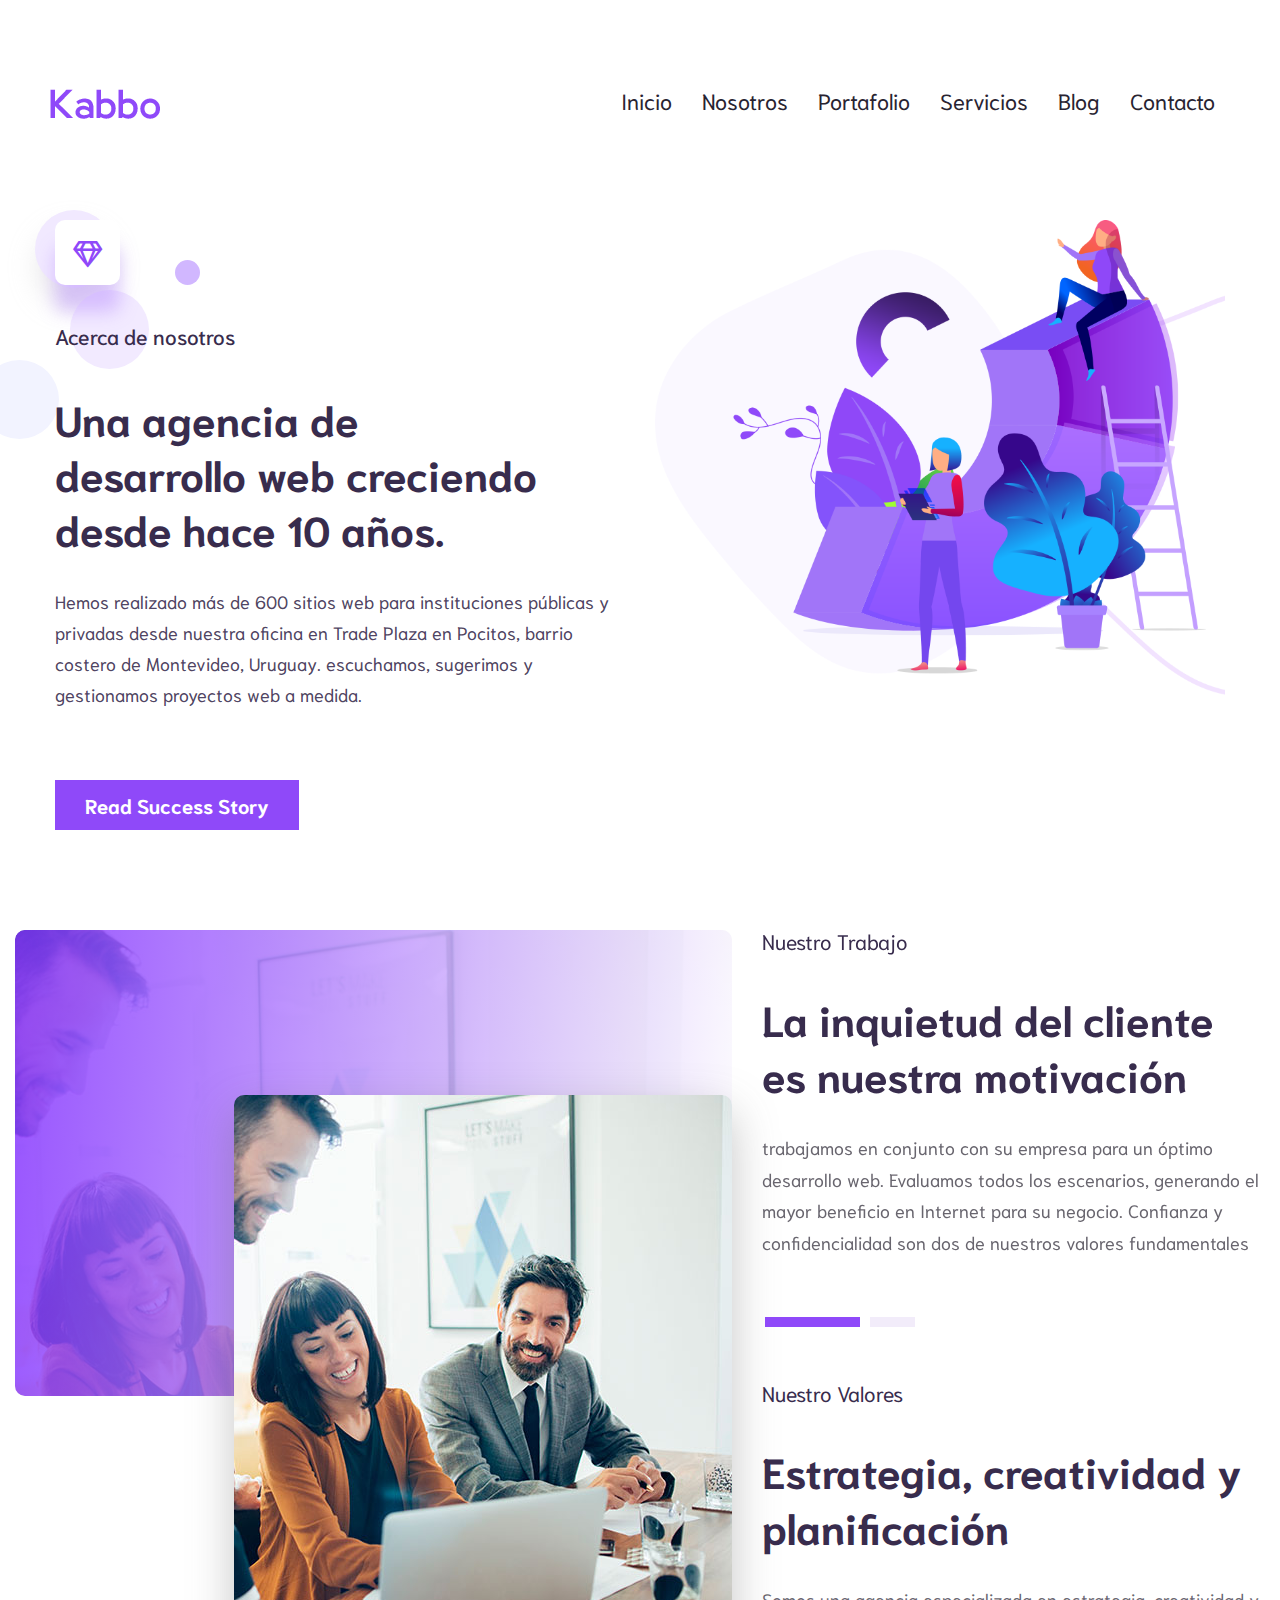
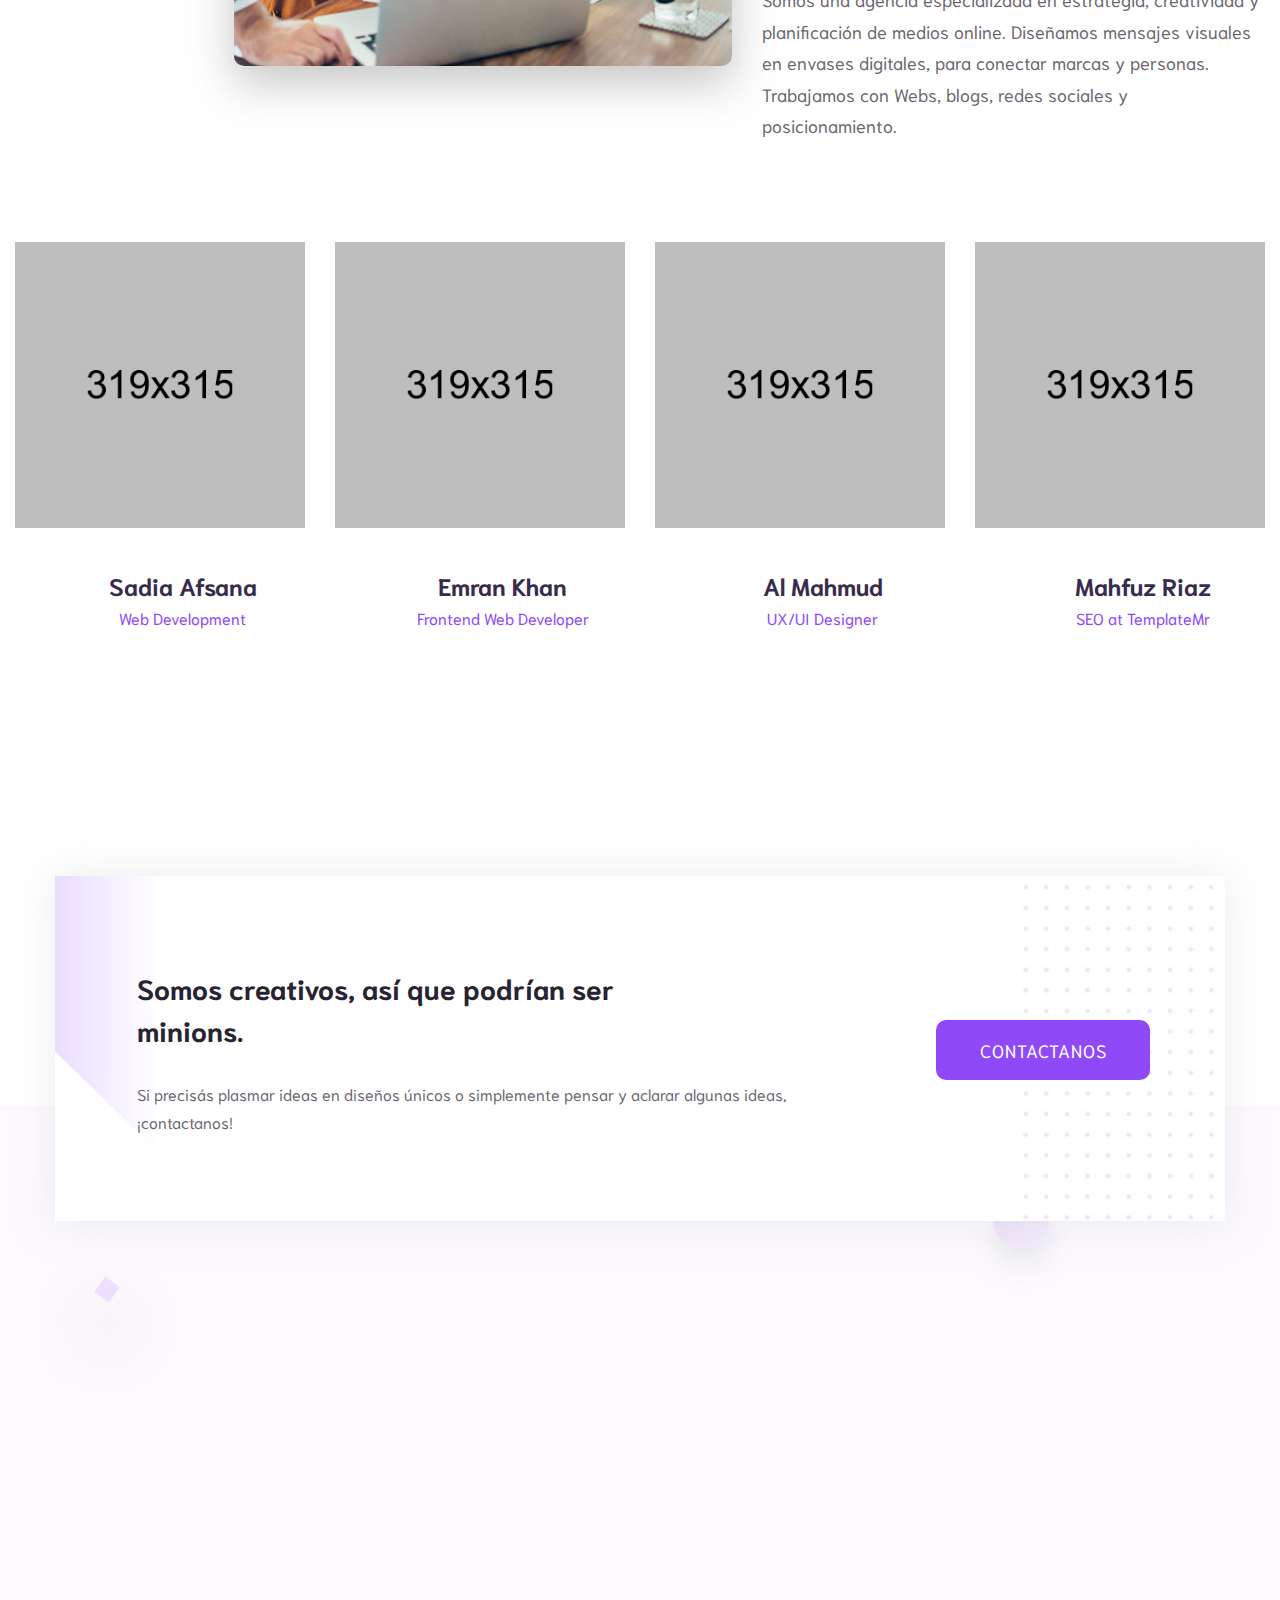
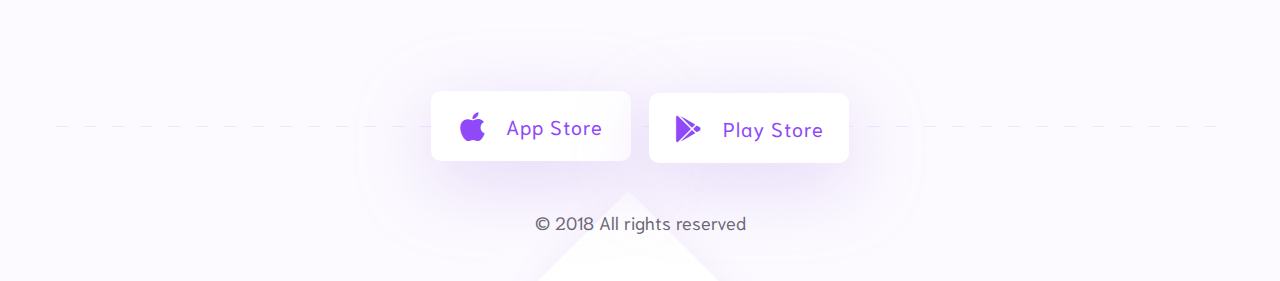
==== about.html @ ad4523c9 "primer commit" ====
<!DOCTYPE html>
<html lang="en">
<head>
    <meta charset="utf-8">
    <meta http-equiv="X-UA-Compatible" content="IE=edge">
    <meta name="viewport" content="width=device-width, initial-scale=1">

    <link rel="icon" href="images/favicon.png" type="image/x-icon" />
    <!-- Theme tittle -->
    <title>Kabbo - Creative Digital Agency &amp; Multipurpose HTML Template</title> 
    
    <!-- Theme style CSS -->       
    <link href="css/style.css" rel="stylesheet"> 

    <!-- HTML5 shim and Respond.js for IE8 support of HTML5 elements and media queries -->
    <!-- WARNING: Respond.js doesn't work if you view the page via file:// -->
    <!--[if lt IE 9]>
    <script src="https://oss.maxcdn.com/html5shiv/3.7.3/html5shiv.min.js"></script>
    <script src="https://oss.maxcdn.com/respond/1.4.2/respond.min.js"></script>
    <![endif]-->
</head>
<body>
   
    <!-- Header Area -->
    <header class="main_header_area">   
        <div class="searchForm">
            <form action="#" class="row">
                <div class="input-group">
                    <span class="input-group-addon"><i class="flaticon-search"></i></span>
                    <input type="search" name="search" class="form-control" placeholder="Type & Hit Enter">
                    <span class="input-group-addon form_hide"><i class="flaticon-close"></i></span>
                </div>
            </form>
        </div>
        <nav class="navbar navbar-expand-lg"> 
            <a class="navbar-brand" href="index.html"><img src="images/logo.png" alt=""></a> 
            <!-- Small Divice Menu-->
            <button class="navbar-toggler" type="button" data-toggle="collapse" data-target=".navbar_supported"  aria-label="Toggle navigation"> 
                <i class="fa fa-bars" aria-hidden="true"></i>
            </button>
            <!-- Right Nav bar -->
            <!-- Right Nav bar -->
            <!-- Left Nav bar -->
            <div class="collapse navbar-collapse navbar_supported">
                <ul class="navbar-nav"> 
                    <li class="dropdown">
                        <a href="index.html">Inicio</a>
                    </li>
                    <li><a href="about.html">Nosotros</a></li>
                    <li class="dropdown">
                        <a href="portfolio-5.html">Portafolio</a>
                    </li>  
                    <li class="dropdown">
                        <a href="services.html">Servicios</a>
                    </li>    
                    <li class="dropdown">
                        <a href="blog.html">Blog</a>
                    </li> 
                    <li><a href="contact.html">Contacto</a></li>  
                </ul>   
            </div>
        </nav>   
    </header>
    <!-- Header Area -->  
  
    <!-- About the Agency Area -->  
    <section class="about_agency_area aaa_3">
       <div class="round_shap"></div>
        <div class="container">
            <div class="row">
                <div class="col-lg-6 agency_contant">
                    <div class="icons"><i class="far fa-gem"></i></div>
                    <h4>Acerca de nosotros</h4>
                    <h2>Una agencia de desarrollo web creciendo desde hace 10 años.</h2>
                    <p> Hemos realizado más de 600 sitios web para instituciones públicas y privadas desde nuestra oficina en Trade Plaza en Pocitos, barrio costero de Montevideo, Uruguay. escuchamos, sugerimos y gestionamos proyectos web a medida.</p>
                    <a href="#" class="theme_btn">Read Success Story</a>
                </div>
                <div class="col-lg-6">
                    <img src="images/about-agency-2.png" alt=""> 
                </div>
            </div>
        </div>
    </section>
    <!-- End About the Agency Area --> 
    
    <!-- Our Work Area --> 
    <section class="our_works_area">
        <div class="row">
            <div class="col-lg-7">
                <div class="work_img">
                   <div class="work_home_img">
                        <img src="images/work-1.jpg" alt="">
                   </div>
                    <img src="images/work-2.jpg" alt="" class="work_img_2">
                </div>
            </div>
            <div class="col-lg-5 work_contant">                 
                <div class="carousel slide work_slide" data-ride="carousel">
                    <div class="carousel-inner">
                        <div class="carousel-item active">
                            <h4>Nuestro Trabajo</h4>
                            <h2>La inquietud del cliente es nuestra motivación</h2>
                            <p>trabajamos en conjunto con su empresa para un óptimo desarrollo web. Evaluamos todos los escenarios, generando el mayor beneficio en Internet para su negocio. Confianza y confidencialidad son dos de nuestros valores fundamentales</p>
                        </div>
                        <div class="carousel-item"> 
                            <h4>Nuestro Trabajo</h4>
                            <h2>La originalidad es otro vector nuestro. Creamos soluciones originales</h2>
                            <p>Hacemos un seguimiento de cada paso que su proyecto necesite, mano a mano buscamos el mejor diseño web para el momento óptimo de su emprendimiento. Lo nuestro es garantizar que cada empresa navegue de forma confiable por Internet, trazando su propio rumbo.</p>
                        </div> 
                    </div>  
                    <ol class="carousel-indicators">
                        <li data-target=".work_slide" data-slide-to="0" class="active"></li>
                        <li data-target=".work_slide" data-slide-to="1"></li> 
                    </ol>
                </div> 
                
                <h4>Nuestro Valores</h4>
                <h2>Estrategia, creatividad y planificación</h2>
                <p>Somos una agencia especializada en estrategia, creatividad y planificación de medios online. Diseñamos mensajes visuales en envases digitales, para conectar marcas y personas. Trabajamos con Webs, blogs, redes sociales y posicionamiento.</p>
            </div>
        </div>
    </section>
    <!-- End Our Work Area --> 
    
    <!-- Team Area -->  
    <section class="team_area ta_3">
        <div class="row">
            <div class="col-lg-3 col-sm-6 team_items"> 
                <a href="#"><img src="images/team-1.png" alt=""></a>
                <a href="#" class="heding">Sadia Afsana<h6>Web Development</h6></a>
            </div>
            <div class="col-lg-3 col-sm-6 team_items">
                <a href="#"><img src="images/team-2.png" alt=""></a>
                <a href="#" class="heding">Emran Khan<h6>Frontend Web Developer</h6></a>
            </div>
            <div class="col-lg-3 col-sm-6 team_items">
                <a href="#"><img src="images/team-3.png" alt=""></a>
                <a href="#" class="heding">Al Mahmud<h6>UX/UI Designer</h6></a>
            </div>
            <div class="col-lg-3 col-sm-6 team_items">
                <a href="#"><img src="images/team-4.png" alt=""></a>
                <a href="#" class="heding">Mahfuz Riaz<h6>SEO at TemplateMr</h6></a>
            </div>
        </div>
    </section>
    <!-- End Team Area -->   
    
    <!-- Contact Us Area --> 
    <section class="contact_us">
        <div class="container">
            <div class="contact_inner">
                <h2>Somos creativos, así que podrían ser minions.</h2>
                <p>​Si precisás plasmar ideas en diseños únicos o simplemente pensar y aclarar algunas ideas, ¡contactanos!</p>
                <a href="contact.html" class="theme_btn">Contactanos</a>
            </div>
        </div>
    </section> 
    <!-- End Contact Us Area -->   
    
    <!-- Footer Area -->  
    <footer class="footer_area"> 
        <img src="images/footer-shap.png" alt="" class="shap">
        <div class="round_shap"></div>
        <div class="footer_inner row">   
            <div class="col-xl-3 col-lg-3 col-md-4 col-sm-6 footer_logo wow fadeIn">
                <a href="index.html"><img src="images/logo.png" alt=""></a> 
                <div class="language">
                    <h6>Language :</h6> 
                    <div class="language_select"> 
                        <select class="post_select">
                            <option>English (UK)</option>
                            <option>English (US)</option>
                            <option>Bangla (BN)</option> 
                        </select> 
                    </div>
                </div> 
                <ul class="footer_menu"> 
                    <li><a href="#">CAREERS</a></li>
                    <li><a href="contact.html">CONTACT</a></li>
                    <li><a href="#">PRIVACY</a></li>
                </ul>
                <ul class="footer_social"> 
                    <li><a href="#"><i class="fa fa-facebook"></i></a></li>
                    <li><a href="#"><i class="fa fa-linkedin"></i></a></li>
                    <li><a href="#"><i class="fa fa-dribbble"></i></a></li> 
                </ul>
            </div>
            <div class="footer_widget fw_1 col-xl-2 col-lg-3 col-md-3 col-sm-6 wow fadeIn" data-wow-delay="0.2s">
                <h4>Core Link</h4>
                <ul class="footer_nav"> 
                    <li><a href="#">Team Member</a></li>
                    <li><a href="#">Pricing plan</a></li> 
                    <li><a href="#">Google Map</a></li> 
                    <li><a href="#">Apps store</a></li> 
                    <li><a href="about.html">About Company</a></li> 
                </ul>
            </div>  
            <div class="footer_widget fw_2 col-xl-2 col-lg-3 col-md-3 col-sm-6 wow fadeIn" data-wow-delay="0.4s">
                <h4>Information</h4>
                <address>
                    113 momo Street, bd 721 <br>NY 20012
                    <a href="#" class="email">kabbohelp@gmail.com</a>
                    <a href="#" class="phone">+88 (0) 29292162</a>
                </address>
            </div>   
            <div class="footer_widget fw_3 col-xl-3 col-lg-3 col-md-4 col-sm-6 wow fadeIn" data-wow-delay="0.6s">
                <h4>Stay In  Loop</h4>
                <p>Subscribe to receive biweekly tips on creative automation and digital advertising!</p>
                <div class="input-group">
                    <input type="text" class="form-control" placeholder="What’s Your email">
                    <div class="input-group-append">
                        <span class="input-group-text"><i class="fas fa-caret-right"></i></span>
                    </div>
                </div>
            </div>   
            <div class="footer_widget fw_4 col-xl-2 col-lg-3 col-md-4 col-sm-6 wow fadeIn" data-wow-delay="0.8s">
                <h4>About Company</h4>
                <ul class="footer_nav">  
                    <li><a href="#">How it works</a></li>
                    <li><a href="#">Development </a></li>
                    <li><a href="#">Digital markeing </a></li>
                    <li><a href="services.html">Services</a></li>
                    <li><a href="#">Security</a></li> 
                </ul>
            </div>   
        </div> 
        <div class="container btn_container">
            <a href="#" class="theme_btn apple"><i class="fab fa-apple"></i>App Store</a>
            <a href="#" class="theme_btn"><i class="fab fa-google-play"></i>Play Store</a> 
        </div>
        <p class="copy_right">© 2018 All rights reserved</p>
    </footer>
    <!-- End Footer Area --> 
    
    <!-- Scroll Top Button -->
    <button class="scroll-top">
        <i class="fa fa-angle-double-up"></i>
    </button>
    
    <!-- Preloader -->  
	<div class="preloader"></div>
    
    <!-- jQuery v3.3.1 -->
    <script src="js/jquery-3.3.1.min.js"></script>    
    <!-- Bootstrap v4.0.0 -->
    <script src="js/popper.min.js"></script>
    <script src="js/bootstrap.min.js"></script>  
    <!-- Extra Plugin -->
    <script src="vendors/animate-css/wow.min.js"></script> 
    <script src="vendors/parallaxmouse/parallax.min.js"></script> 
    <script src="vendors/counterup/jquery.waypoints.min.js"></script> 
    <script src="vendors/counterup/jquery.counterup.min.js"></script>  
    <script src="vendors/parallaxmouse/jquery.jqlouds.min.js"></script>  
    <script src="vendors/bootstrap-selector/jquery.nice-select.min.js"></script>  
    <!-- Theme js / Custom js -->
    <script src="js/theme.js"></script> 
</body>
</html>
---- css/style.css ----
@charset "UTF-8";
/* ------------------------------------------------------
@File: Default Styles
@Author: Themazine.
@Developed By: Emran Khan
@Developer Email: fed.emran@gmail.com
@Developer URL: http://emran-khan.com

This file contains the styling for the actual theme, this
is the file you need to edit to change the look of the
theme.
------------------------------------------------------- */
/* ======================================================
@Template Name: Kabbo 
@Author: Themazine. 
@Default Styles

Table of Content: 
01/ Variables
02/ Prefix
03/ Animat 
04/ Header
05/ Banner
06/ Fantasy
07/ Countarup
08/ About
09/ Testimonial
10/ Protfoilo
11/ Blog
12/ Work
13/ Pricing
14/ Services
15/ From
16/ Shop 
17/ Footer 
18/ Responsive    
===================================================== */
/*----------------------------------------------------*/
/*font Variables*/
/*Color Variables*/
/* Button Style */
@import url(../css/bootstrap.min.css);
@import url("https://use.fontawesome.com/releases/v5.5.0/css/all.css");
@import url(../css/font-awesome.min.css);
@import url(../vendors/flat-icon/flaticon.css);
@import url(../vendors/animate-css/animate.css);
@import url(../vendors/magnify-popup/magnific-popup.css);
@import url(../vendors/owl-carousel/owl.carousel.min.css);
@import url(../vendors/bootstrap-selector/nice-select.css);
@import url(../vendors/jquery-ui/jquery-ui.min.css);
@import url("https://fonts.googleapis.com/css?family=Niramit:400,500,600,700");
.theme_btn {
  color: #fff;
  text-align: center;
  font: 700 18px/60px "Niramit", sans-serif;
  display: inline-block;
  padding: 0 20px;
  background: #8f49f9;
  text-transform: uppercase;
  letter-spacing: 1px;
}
.theme_btn:hover, .theme_btn:focus {
  box-shadow: 0px 25px 42px 0px rgba(164, 109, 253, 0.35);
  color: #fff;
}

/* Preloader */
.preloader {
  position: fixed;
  left: 0px;
  top: 0px;
  width: 100%;
  height: 100%;
  z-index: 999999;
  background-color: #ffffff;
  background-position: center center;
  background-repeat: no-repeat;
  background-image: url("../images/preloader.png");
  animation: heartbeat 0.5s cubic-bezier(0.245, 0.325, 0.51, 1.305) infinite alternate;
}

/*----------------------------------------------------*/
/*Prefix Styles*/
body {
  font-family: "Niramit", sans-serif;
  /*Section Fix*/
  /*Ancore*/
}
body h1, body h2, body h3, body h4, body h5, body h6 {
  margin: 0;
}
body p {
  color: rgba(40, 35, 49, 0.702);
  margin: 0;
  font: 400 16px/28px "Niramit", sans-serif;
}
body ul {
  margin: 0;
  padding: 0;
}
body ul li {
  list-style: none;
}
body section.row, body header.row, body footer.row {
  margin: 0;
}
body #success {
  display: none;
}
body #error {
  display: none;
}
body iframe {
  border: none;
}
body i:before {
  margin-left: 0px !important;
}
body a, body .btn, body button {
  outline: none;
  transition: all 300ms linear 0s;
}
body a:before, body a:after, body .btn:before, body .btn:after, body button:before, body button:after {
  transition: all 300ms linear 0s;
}
body a:focus, body a:hover, body .btn:focus, body .btn:hover, body button:focus, body button:hover {
  outline: none;
  text-decoration: none;
  transition: all 300ms linear 0s;
}

#parallax {
  overflow: hidden;
  display: block;
}

/* post_select */
.post_select {
  position: relative;
  background: #fff;
  border: 0;
  box-shadow: none;
  outline: none;
  font: 400 16px/40px "Niramit", sans-serif;
  padding: 0 30px;
  height: auto;
  border-radius: 0;
  color: rgba(0, 0, 0, 0.6);
  min-width: 150px;
  background-color: transparent;
}
.post_select:after {
  display: none;
}
.post_select:before {
  content: "";
  position: absolute;
  top: 0;
  right: 20px;
  font: normal normal normal 18px/40px FontAwesome;
  color: #6b6b6b;
}
.post_select .list {
  width: 100%;
  border-radius: 0;
  margin: 0;
  border: 0;
  box-shadow: none;
  outline: none;
  box-shadow: 1px 0px 7px 0px rgba(22, 43, 70, 0.1);
}
.post_select .list li {
  border-bottom: 1px solid rgba(0, 0, 0, 0.05);
  color: #282331;
}

/*----------------------------------------------------*/
/* Move frame*/
@keyframes moveRound {
  0% {
    background-color: #eee3ff;
    left: -24px;
    top: 0px;
  }

  25% {
    background-color: #feddfc;
    left: 100px;
    top: 0px;
  }

  50% {
    background-color: #efe4ff;
    left: 100px;
    top: 100px;
  }

  75% {
    background-color: #e2fcf4;
    left: -24px;
    top: 200px;
  }

  100% {
    background-color: #eee3ff;
    left: -24px;
    top: 0px;
  }
}
@-webkit-keyframes moveRound {
  0% {
    background-color: #eee3ff;
    left: -24px;
    top: 0px;
  }

  25% {
    background-color: #feddfc;
    left: 100px;
    top: 0px;
  }

  50% {
    background-color: #efe4ff;
    left: 100px;
    top: 200px;
  }

  75% {
    background-color: #e2fcf4;
    left: -24px;
    top: 100px;
  }

  100% {
    background-color: #eee3ff;
    left: -24px;
    top: 0px;
  }
}
@keyframes moveShap {
  0% {
    left: 0px;
    top: 0px;
  }

  25% {
    left: 100px;
    top: 0px;
  }

  50% {
    left: 100px;
    top: 100px;
  }

  75% {
    left: 0px;
    top: 200px;
  }

  100% {
    left: 0px;
    top: 0px;
  }
}
@keyframes moveShap2 {
  0% {
    right: 230px;
    top: 85px;
  }

  25% {
    right: 100px;
    top: 85px;
  }

  50% {
    right: 100px;
    top: 100px;
  }

  75% {
    right: 230px;
    top: 200px;
  }

  100% {
    right: 220px;
    top: 100px;
  }
}
/* Move frame*/
/* Heartbeat frame*/
@-webkit-keyframes heartbeat {
  to {
    -webkit-transform: scale(1.2);
    transform: scale(1.2);
  }
}
@keyframes heartbeat {
  to {
    -webkit-transform: scale(1.2);
    transform: scale(1.2);
  }
}
/* Rotation frame*/
@keyframes rotation {
  to {
    transform: rotate(360deg);
  }
}
/* Bottom to Top key frame*/
@-webkit-keyframes BottomToTop {
  49% {
    -webkit-transform: translateY(-100%);
  }

  50% {
    opacity: 0;
    -webkit-transform: translateY(100%);
  }

  51% {
    opacity: 1;
  }
}
@-moz-keyframes BottomToTop {
  49% {
    -moz-transform: translateY(-100%);
  }

  50% {
    opacity: 0;
    -moz-transform: translateY(100%);
  }

  51% {
    opacity: 1;
  }
}
@keyframes BottomToTop {
  49% {
    transform: translateY(-100%);
  }

  50% {
    opacity: 0;
    transform: translateY(100%);
  }

  51% {
    opacity: 1;
  }
}
/* DoublePulse */
@-webkit-keyframes doublePulse {
  0% {
    -webkit-transform: scale(0.6);
    transform: scale(0.6);
    opacity: 1;
  }

  100% {
    -webkit-transform: scale(1);
    transform: scale(1);
    opacity: 0;
  }
}
@keyframes doublePulse {
  0% {
    -webkit-transform: scale(0.6);
    transform: scale(0.6);
    opacity: 1;
  }

  100% {
    -webkit-transform: scale(1);
    transform: scale(1);
    opacity: 0;
  }
}
/*----------------------------------------------------*/
/* Min header area */
.main_header_area {
  display: block;
  width: 100%;
  z-index: 9999;
  position: absolute;
  padding: 75px 200px 0;
}
.main_header_area .navbar {
  padding: 0;
  width: 100%;
  display: inline-block;
}
.main_header_area .navbar .navbar-brand {
  line-height: 50px;
  padding: 0;
}
.main_header_area .navbar .navbar_supported {
  float: right;
}
.main_header_area .navbar .navbar_supported ul {
  width: 100%;
}
.main_header_area .navbar .navbar_supported ul li a {
  margin: 0 23px;
  padding: 0;
  color: #282331;
  font: 400 22px/50px "Niramit", sans-serif;
  position: relative;
  display: block;
  z-index: 1;
}
.main_header_area .navbar .navbar_supported ul li a:after {
  content: '';
  position: absolute;
  left: 0;
  width: 0%;
  background: url("../images/menu-shap.png") no-repeat;
  height: 13px;
  bottom: 0;
  border: 0;
  margin: 0;
}
.main_header_area .navbar .navbar_supported ul li a:hover, .main_header_area .navbar .navbar_supported ul li a:focus, .main_header_area .navbar .navbar_supported ul li a.active {
  color: #8f49f9;
}
.main_header_area .navbar .navbar_supported ul li a:hover:after, .main_header_area .navbar .navbar_supported ul li a:focus:after, .main_header_area .navbar .navbar_supported ul li a.active:after {
  width: 100%;
}
.main_header_area .navbar .navbar_supported ul li.dropdown {
  position: relative;
}
.main_header_area .navbar .navbar_supported ul li.dropdown .dropdown-menu {
  margin: 0;
  padding: 10px 0;
  border-radius: 10px;
  box-shadow: 0px 0px 18px 0px rgba(222, 222, 222, 0.75);
  /* Sub dropdown */
}
.main_header_area .navbar .navbar_supported ul li.dropdown .dropdown-menu:before {
  content: "\f0d8";
  font: normal normal normal 30px/1 FontAwesome;
  position: absolute;
  top: -17px;
  left: 25px;
  color: #fff;
}
@media (min-width: 991px) {
  .main_header_area .navbar .navbar_supported ul li.dropdown .dropdown-menu {
    position: absolute;
    top: 100%;
    left: -40px;
    min-width: 240px;
    background-color: #fff;
    opacity: 0;
    transition: all 300ms ease-in;
    visibility: hidden;
    display: block;
    border: none;
  }
}
.main_header_area .navbar .navbar_supported ul li.dropdown .dropdown-menu a {
  background-color: transparent;
  font: 400 18px/40px "Niramit", sans-serif;
  color: rgba(40, 35, 49, 0.702);
  margin: 0;
  display: block;
  padding: 0 25px;
  position: relative;
  cursor: pointer;
}
.main_header_area .navbar .navbar_supported ul li.dropdown .dropdown-menu a:after {
  display: none;
}
.main_header_area .navbar .navbar_supported ul li.dropdown .dropdown-menu a:before {
  content: "";
  position: absolute;
  left: 16px;
  top: 18px;
  border: 0;
  width: 5px;
  height: 5px;
  background: #ff8d68;
  border-radius: 50%;
  opacity: 0;
}
.main_header_area .navbar .navbar_supported ul li.dropdown .dropdown-menu a:hover, .main_header_area .navbar .navbar_supported ul li.dropdown .dropdown-menu a:focus, .main_header_area .navbar .navbar_supported ul li.dropdown .dropdown-menu a.active {
  color: #ff8d68;
  padding-left: 30px;
}
.main_header_area .navbar .navbar_supported ul li.dropdown .dropdown-menu a:hover:before, .main_header_area .navbar .navbar_supported ul li.dropdown .dropdown-menu a:focus:before, .main_header_area .navbar .navbar_supported ul li.dropdown .dropdown-menu a.active:before {
  opacity: 1;
}
.main_header_area .navbar .navbar_supported ul li.dropdown .dropdown-menu > .dropdown {
  position: relative;
}
.main_header_area .navbar .navbar_supported ul li.dropdown .dropdown-menu > .dropdown a:after {
  border: 0;
}
.main_header_area .navbar .navbar_supported ul li.dropdown .dropdown-menu > .dropdown:after {
  content: "\f105";
  position: absolute;
  top: 0;
  right: 20px;
  font: normal normal normal 15px/48px FontAwesome;
  color: #8f49f9;
}
.main_header_area .navbar .navbar_supported ul li.dropdown .dropdown-menu > .dropdown .dropdown-menu {
  display: block;
}
.main_header_area .navbar .navbar_supported ul li.dropdown .dropdown-menu > .dropdown .dropdown-menu:before {
  content: "\f0d9";
  font: normal normal normal 30px/1 FontAwesome;
  color: rgba(0, 0, 0, 0.05);
  top: 7px;
  left: -10px;
}
@media (min-width: 991px) {
  .main_header_area .navbar .navbar_supported ul li.dropdown .dropdown-menu > .dropdown .dropdown-menu {
    transform: translateZ(0);
    transform: scaleX(0);
    transform-origin: 0 50%;
    position: absolute;
    left: 100%;
    right: auto;
    width: auto;
    top: 0px;
  }
}
@media (min-width: 991px) {
  .main_header_area .navbar .navbar_supported ul li.dropdown .dropdown-menu > .dropdown:hover .dropdown-menu, .main_header_area .navbar .navbar_supported ul li.dropdown .dropdown-menu > .dropdown:focus .dropdown-menu {
    transform: scale(1, 1);
  }
}
@media (min-width: 991px) {
  .main_header_area .navbar .navbar_supported ul li.dropdown:hover .dropdown-menu, .main_header_area .navbar .navbar_supported ul li.dropdown:focus .dropdown-menu {
    left: 0px;
    visibility: visible;
    opacity: 1;
  }
}
.main_header_area .navbar .right_nav {
  float: right;
  padding-left: 20px;
}
.main_header_area .navbar .right_nav li {
  display: inline-block;
  float: left;
}
.main_header_area .navbar .right_nav li a {
  padding: 0;
  margin: 0 14px;
  color: #282331;
  font: 400 22px/50px "Niramit", sans-serif;
  position: relative;
  display: block;
}
.main_header_area .navbar .right_nav li a i:before {
  font-size: 26px;
  line-height: 50px;
}
.main_header_area .navbar .right_nav li a:hover, .main_header_area .navbar .right_nav li a:focus {
  color: #8f49f9;
}
.main_header_area .navbar .right_nav li .cart i:before {
  font-size: 34px;
  line-height: 1;
  position: relative;
  top: 5px;
}
.main_header_area .navbar .right_nav li .cart:after {
  display: none;
}
.main_header_area .navbar .right_nav li .cart:before {
  content: "2";
  width: 22px;
  position: absolute;
  right: -5px;
  top: 0;
  line-height: 22px;
  border-radius: 50%;
  background: #8f49f9;
  color: #fff;
  font-size: 14px;
  text-align: center;
  display: block;
  z-index: 1;
}
.main_header_area .navbar .right_nav li.dropdown {
  position: relative;
}
.main_header_area .navbar .right_nav li.dropdown .dropdown-menu {
  margin: 0;
  padding: 30px;
  border-radius: 10px;
  box-shadow: 0px 0px 18px 0px rgba(222, 222, 222, 0.75);
}
.main_header_area .navbar .right_nav li.dropdown .dropdown-menu:before {
  content: "\f0d8";
  font: normal normal normal 30px/1 FontAwesome;
  position: absolute;
  top: -17px;
  left: 25px;
  color: #fff;
}
@media (min-width: 991px) {
  .main_header_area .navbar .right_nav li.dropdown .dropdown-menu {
    position: absolute;
    top: 100%;
    left: -40px;
    min-width: 240px;
    background-color: #fff;
    opacity: 0;
    transition: all 300ms ease-in;
    visibility: hidden;
    display: block;
    border: none;
  }
}
@media (min-width: 991px) {
  .main_header_area .navbar .right_nav li.dropdown:hover .dropdown-menu, .main_header_area .navbar .right_nav li.dropdown:focus .dropdown-menu {
    left: 0px;
    visibility: visible;
    opacity: 1;
  }
}
.main_header_area .navbar .right_nav li .theme_btn {
  min-width: 150px;
  line-height: 50px;
  margin-right: 0;
  margin-left: 15px;
  color: #fff;
  font-size: 18px;
  text-transform: inherit;
}
.main_header_area .navbar .right_nav li .theme_btn:hover, .main_header_area .navbar .right_nav li .theme_btn:focus {
  color: #fff;
}
.main_header_area .navbar .right_nav li .sign_in_2 {
  color: #b49ffa;
  background: transparent;
  border: 1px solid #ece7fe;
}
.main_header_area .navbar .right_nav li .sign_in_2:hover, .main_header_area .navbar .right_nav li .sign_in_2:focus {
  color: #fff;
  background: #8f49f9;
}
.main_header_area.navbar_fixed {
  position: fixed;
  width: 100%;
  top: -70px;
  left: 0;
  right: 0;
  z-index: 99999;
  padding: 5px 200px;
  background: #fff;
  box-shadow: 0px 0px 18px 0px rgba(222, 222, 222, 0.75);
  transform: translateY(70px);
  transition: transform 500ms ease, background 200ms ease;
}
.main_header_area.navbar_fixed .navbar .navbar_supported ul li a.theme_btn {
  margin-top: 2px !important;
}
.main_header_area .searchForm {
  height: 0;
  background: #fff;
  box-shadow: 0px 0px 18px 0px rgba(222, 222, 222, 0.75);
  overflow: hidden;
  transition: all 300ms linear 0s;
  position: absolute;
  top: 0;
  left: 0;
  right: 0;
  padding: 0 200px;
  z-index: 999999;
}
.main_header_area .searchForm .input-group-addon {
  border-radius: 0;
  border: none;
  font-size: 24px;
  padding: 0 40px;
  background: transparent;
  color: #282331;
  cursor: pointer;
  line-height: 70px;
}
.main_header_area .searchForm .input-group-addon i:before {
  font-size: 24px;
}
.main_header_area .searchForm .input-group-addon:hover, .main_header_area .searchForm .input-group-addon:focus {
  color: #8f49f9;
}
.main_header_area .searchForm .form-control {
  height: auto;
  padding: 0 15px;
  border-radius: 0;
  border: none;
  background: transparent;
  text-align: center;
  font: 400 18px/70px "Niramit", sans-serif;
}
.main_header_area .searchForm.show {
  height: 70px;
}

/*----------------------------------------------------*/
/* Banner_area */
.banner_area {
  background: url(../images/bannar-shap-3.png) no-repeat top right;
  display: block;
  overflow: hidden;
  position: relative;
  z-index: 1;
  padding: 350px 0 0;
}
.banner_area h2 {
  font: 600 62px/75px "Niramit", sans-serif;
  color: #282331;
  max-width: 800px;
}
.banner_area p {
  font: 400 21px/36px "Niramit", sans-serif;
  max-width: 650px;
  padding-top: 85px;
  padding-bottom: 115px;
}
.banner_area .theme_btn {
  min-width: 200px;
}
.banner_area .video_btn {
  color: #282331;
  background: #fff;
}
.banner_area .video_btn i {
  color: #e7e3f4;
  font-size: 25px;
  padding-left: 10px;
  position: relative;
  top: 1px;
}
.banner_area .video_btn:hover, .banner_area .video_btn:focus {
  background: #8f49f9;
  color: #fff;
}
.banner_area .bannar_img {
  position: absolute;
  right: 0;
  top: 260px;
  z-index: -1;
}
.banner_area .video_area {
  position: relative;
  bottom: 20px;
  float: right;
  margin-right: 120px;
  animation: heartbeat 0.5s cubic-bezier(0.245, 0.325, 0.51, 1.305) infinite alternate;
}
.banner_area .video_area i {
  color: #fff;
  font-size: 25px;
  position: absolute;
  top: 55px;
  left: 0;
  right: 0;
  text-align: center;
  display: block;
}
.banner_area .layer_1 {
  position: absolute !important;
  top: 380px !important;
  left: 0 !important;
  z-index: -1;
}
.banner_area .layer_2 {
  position: absolute !important;
  top: 180px !important;
  left: 370px !important;
  z-index: -1;
}

.ba_2 {
  padding-bottom: 80px;
}

/* End Banner Aea */
/* pages_banner */
.pages_banner {
  display: block;
  overflow: hidden;
  padding: 395px 0 240px;
  box-shadow: 0px 48px 62px 0px rgba(236, 234, 234, 0.35);
  background: #fff;
  z-index: 1;
  position: relative;
}
.pages_banner .bannar_img {
  position: absolute;
  right: 0;
  top: 203px;
  max-width: 100%;
  z-index: -1;
}
.pages_banner h2 {
  font: 600 62px/75px "Niramit", sans-serif;
  color: #282331;
  max-width: 640px;
}
.pages_banner p {
  font: 400 21px/36px "Niramit", sans-serif;
  max-width: 650px;
  padding-top: 25px;
}
.pages_banner .layer_1 {
  position: absolute !important;
  top: auto !important;
  left: 0 !important;
  bottom: 0;
  z-index: -1;
}
.pages_banner .layer_2 {
  position: absolute !important;
  top: 180px !important;
  left: 370px !important;
  z-index: -1;
}
.pages_banner .layer_3 {
  position: absolute;
  bottom: 0;
  margin-left: 100px;
  animation: heartbeat 0.5s cubic-bezier(0.245, 0.325, 0.51, 1.305) infinite alternate;
}

.pb_2 {
  box-shadow: none;
}

/* coming_soon */
.coming_soon {
  display: block;
  overflow: hidden;
  padding-bottom: 100px;
}
.coming_soon .countdown {
  background: url("../images/coundown-bg.png") no-repeat right;
  padding-right: 60px;
  display: inline-block;
}
.coming_soon .countdown .ds-element {
  display: inline-block;
  box-shadow: 0px 12px 23px 0px rgba(196, 194, 194, 0.35);
  width: 158px;
  border-radius: 10px;
  background: #fff;
  text-align: center;
  margin-right: 25px;
  margin-bottom: 20px;
  padding: 35px 0 25px;
}
.coming_soon .countdown .ds-element .ds-element-title {
  font: 400 21px/1 "Niramit", sans-serif;
  color: #382c4d;
}
.coming_soon .countdown .ds-element .ds-element-value {
  font: 700 50px/1 "Niramit", sans-serif;
  color: #8f49f9;
  padding-top: 27px;
}
.coming_soon .input-group {
  max-width: 910px;
  margin-top: 95px;
}
.coming_soon .input-group .form-control {
  box-shadow: 0px 22px 32px 0px rgba(201, 201, 201, 0.35);
  border: 0;
  border-radius: 0;
  font: 400 18px/80px "Niramit", sans-serif;
  color: rgba(40, 35, 49, 0.502);
  height: auto;
  outline: none;
  padding: 0 30px;
}
.coming_soon .input-group .form-control.placeholder {
  color: rgba(40, 35, 49, 0.502);
  transition: all 300ms linear 0s;
}
.coming_soon .input-group .form-control:-moz-placeholder {
  color: rgba(40, 35, 49, 0.502);
  transition: all 300ms linear 0s;
}
.coming_soon .input-group .form-control::-moz-placeholder {
  color: rgba(40, 35, 49, 0.502);
  transition: all 300ms linear 0s;
}
.coming_soon .input-group .form-control::-webkit-input-placeholder {
  color: rgba(40, 35, 49, 0.502);
  transition: all 300ms linear 0s;
}
.coming_soon .input-group .form-control:focus.placeholder {
  color: transparent;
}
.coming_soon .input-group .form-control:focus:-moz-placeholder {
  color: transparent;
}
.coming_soon .input-group .form-control:focus::-moz-placeholder {
  color: transparent;
}
.coming_soon .input-group .form-control:focus::-webkit-input-placeholder {
  color: transparent;
}
.coming_soon .input-group .input-group-text {
  cursor: pointer;
  text-align: center;
  display: inline-block;
  font: 700 18px/80px "Niramit", sans-serif;
  color: #fff;
  background: #8f49f9;
  min-width: 175px;
  padding: 0;
  border-radius: 0;
  border: 0;
  margin-left: 40px;
  transition: all 300ms linear 0s;
}
.coming_soon .input-group .input-group-text:hover, .coming_soon .input-group .input-group-text:focus {
  box-shadow: 0px 30px 36px 0px rgba(158, 109, 248, 0.35);
}
.coming_soon .footer_social {
  padding-top: 130px;
}
.coming_soon .footer_social li {
  display: inline-block;
  padding-right: 17px;
}
.coming_soon .footer_social li a {
  width: 51px;
  line-height: 51px;
  display: inline-block;
  color: #bc90ff;
  font-size: 18px;
  text-align: center;
  border-radius: 50%;
  background: #fff;
  box-shadow: 0px 20px 75px 0px rgba(183, 150, 233, 0.35);
}
.coming_soon .footer_social li a:hover, .coming_soon .footer_social li a:focus {
  background: #8f49f9;
  color: #fff;
}

/*----------------------------------------------------*/
/* Fantasy_area */
.fantasy_area {
  display: block;
  overflow: hidden;
  background: url("../images/fantasy-bg.png") no-repeat top right;
  padding: 270px 0 140px;
  margin-top: -130px;
  position: relative;
}
.fantasy_area .fantasy_inner {
  max-width: 1546px;
  margin: 0;
}
.fantasy_area .fantasy_inner .fantasy_tittle {
  padding-left: 200px;
}
.fantasy_area .fantasy_inner .fantasy_tittle h4 {
  font: 600 18px/1 "Niramit", sans-serif;
  color: #282331;
  padding-bottom: 53px;
}
.fantasy_area .fantasy_inner .fantasy_tittle h2 {
  font: 400 52px/62px "Niramit", sans-serif;
  color: #282331;
  padding-bottom: 70px;
}
.fantasy_area .fantasy_inner .fantasy_tittle .theme_btn {
  border: 1px solid #f2e3ff;
  background-color: transparent;
  color: #8f49f9;
  min-width: 175px;
  line-height: 48px;
}
.fantasy_area .fantasy_inner .fantasy_items {
  margin: 0;
  padding: 0;
  padding-left: 40px;
}
.fantasy_area .fantasy_inner .fantasy {
  box-shadow: 0px 0px 19px 0px rgba(215, 215, 215, 0.35);
  border-radius: 10px;
  margin-bottom: 30px;
  padding: 30px 35px 65px 65px;
  background: white url("../images/fantasy-1.png") no-repeat bottom right;
  position: relative;
  z-index: 1;
}
.fantasy_area .fantasy_inner .fantasy .icons {
  width: 65px;
  line-height: 65px;
  font-size: 32px;
  color: #fff;
  background: #8f49f9;
  text-align: center;
  display: block;
  box-shadow: 0px 27px 18px 0px rgba(164, 109, 253, 0.35);
  border-radius: 10px;
  position: relative;
}
.fantasy_area .fantasy_inner .fantasy .icons:after {
  content: "";
  position: absolute;
  box-shadow: 0px 18px 27px 0px rgba(203, 203, 203, 0.35);
  background: #eaddff;
  border-radius: 50%;
  height: 60px;
  width: 60px;
  z-index: -1;
  left: -24px;
  bottom: -20px;
  -webkit-animation: moveRound 20s linear 2s infinite alternate;
  animation: moveRound 20s linear 2s infinite alternate;
}
.fantasy_area .fantasy_inner .fantasy a {
  display: block;
  font: 700 25px/1 "Niramit", sans-serif;
  color: #282331;
  padding-top: 55px;
}
.fantasy_area .fantasy_inner .fantasy a:hover, .fantasy_area .fantasy_inner .fantasy a:focus {
  color: #ff8d68;
}
.fantasy_area .fantasy_inner .fantasy p {
  color: rgba(40, 35, 49, 0.8);
  font-size: 18px;
  padding: 35px 0;
}
.fantasy_area .fantasy_inner .fantasy ul {
  padding-top: 3px;
}
.fantasy_area .fantasy_inner .fantasy ul li {
  font: 400 18px/35px "Niramit", sans-serif;
  color: #282331;
  padding-left: 35px;
  position: relative;
}
.fantasy_area .fantasy_inner .fantasy ul li:before {
  content: "\f055";
  position: absolute;
  left: 0;
  top: 0;
  font: normal normal normal 18px/35px FontAwesome;
  color: rgba(143, 73, 249, 0.8);
}
.fantasy_area .fantasy_inner .fantasy.fantasy_2 {
  background: white url("../images/fantasy-2.png") no-repeat bottom right;
}
.fantasy_area .fantasy_inner .fantasy.fantasy_2 .icons {
  background: #ffaaf6;
}

.fa_2 {
  padding-top: 250px;
  padding-bottom: 0;
}
.fa_2 .fantasy_inner .fantasy .icons {
  background: #fff !important;
  color: #8a7bfe;
  box-shadow: 0px 27px 18px 0px rgba(164, 109, 253, 0.35);
}
.fa_2 .fantasy_inner .fantasy p {
  padding-bottom: 0;
}
.fa_2 .fantasy_inner .fantasy_2 .icons {
  color: #fec0fa;
  font-size: 28px;
}
.fa_2 .fantasy_inner .fantasy_4 {
  background: url("../images/fantasy-3.png") no-repeat bottom right;
}
.fa_2 .fantasy_inner .fantasy_4 .icons {
  color: #b587fb;
}
.fa_2 .fantasy_inner .fantasy_3 {
  background: url("../images/fantasy-4.png") no-repeat bottom right;
}
.fa_2 .fantasy_inner .fantasy_3 .icons {
  color: #a2fde4;
}
.fa_2 .fantasy_inner .fantasy_5 {
  background: url("../images/fantasy-5.png") no-repeat bottom right;
}
.fa_2 .fantasy_inner .fantasy_5 .icons {
  color: #bafdbd;
}
.fa_2 .fantasy_inner .fantasy_6 {
  background: url("../images/fantasy-6.png") no-repeat bottom right;
}
.fa_2 .fantasy_inner .fantasy_6 .icons {
  color: #bef3fc;
}

.fa_3 {
  margin-top: -20px;
}

.fa_pages_2 {
  padding-top: 340px;
}
.fa_pages_2 .fantasy_tittle h2 {
  max-width: 690px;
  float: left;
}
.fa_pages_2 .fantasy_tittle .theme_btn {
  float: right;
  margin-top: 35px;
}
.fa_pages_2 .ft_2 {
  padding-right: 0;
}
.fa_pages_2 .ft_2 p {
  font-size: 18px;
  padding-bottom: 25px;
}

/* Fantasy_area */
/*----------------------------------------------------*/
/* Countrup Area */
.countarup_area {
  display: block;
  overflow: hidden;
  background: url("../images/countrap-bg-1.png") no-repeat top left, url("../images/countrap-bg-2.png") no-repeat top right content-box;
  padding-top: 50px;
}
.countarup_area .countraup_item {
  border-radius: 50%;
  box-shadow: 0px 22px 30px 5px rgba(195, 165, 250, 0.35);
  width: 215px;
  height: 215px;
  text-align: center;
  margin: 0 auto 30px;
  padding-top: 60px;
  background: #fff;
}
.countarup_area .countraup_item h4 {
  font: 700 21px/1 "Niramit", sans-serif;
  color: #282331;
  display: block;
}
.countarup_area .countraup_item h3 {
  font: 700 30px/1 "Niramit", sans-serif;
  color: #8f49f9;
  display: block;
  padding-top: 30px;
}
.countarup_area .countraup_item h3 b {
  font-size: 55px;
}
.countarup_area .mt {
  margin-top: 140px;
}
.countarup_area .mt_2 {
  margin-top: 190px;
}
.countarup_area .mt_3 {
  margin-top: 80px;
}
.countarup_area h5 {
  text-align: center;
  font: 700 18px/35px "Niramit", sans-serif;
  color: #3c3c3c;
  padding-top: 20px;
}
.countarup_area h5 span {
  color: #8f49f9;
}

.ca_2 {
  margin-top: 170px;
}

/* Countrup Area */
/*----------------------------------------------------*/
/* About_agency_area */
.about_agency_area {
  display: block;
  overflow: hidden;
  padding: 220px 0 100px;
  position: relative;
}
.about_agency_area:before {
  content: "";
  position: absolute;
  left: -20px;
  top: 360px;
  height: 79px;
  width: 79px;
  border-radius: 50%;
  background: #f2f3ff;
  animation: heartbeat 0.5s cubic-bezier(0.245, 0.325, 0.51, 1.305) infinite alternate;
  z-index: -1;
}
.about_agency_area:after {
  content: "";
  position: absolute;
  left: 70px;
  top: 290px;
  height: 79px;
  width: 79px;
  border-radius: 50%;
  background: #f2eaff;
  animation: heartbeat 0.5s cubic-bezier(0.245, 0.325, 0.51, 1.305) infinite alternate;
  z-index: -1;
}
.about_agency_area .round_shap {
  position: absolute;
  left: 175px;
  top: 260px;
  height: 25px;
  width: 25px;
  border-radius: 50%;
  background: #d1b7ff;
  animation: heartbeat 0.5s cubic-bezier(0.245, 0.325, 0.51, 1.305) infinite alternate;
  z-index: -1;
}
@media (min-width: 1560px) {
  .about_agency_area .container {
    margin-right: 200px;
    max-width: 1345px;
  }
}
.about_agency_area .agency_contant .icons {
  width: 65px;
  line-height: 65px;
  font-size: 26px;
  color: #8f49f9;
  background: #fff;
  text-align: center;
  display: block;
  box-shadow: 0px 27px 18px 0px rgba(164, 109, 253, 0.35);
  border-radius: 10px;
  position: relative;
}
.about_agency_area .agency_contant .icons:after {
  content: "";
  position: absolute;
  box-shadow: 0px 18px 27px 0px rgba(203, 203, 203, 0.35);
  background: #f1e9ff;
  border-radius: 50%;
  height: 78px;
  width: 78px;
  z-index: -1;
  left: -20px;
  top: -10px;
  -webkit-animation: moveRound 20s linear 2s infinite alternate;
  animation: moveRound 20s linear 2s infinite alternate;
}
.about_agency_area .agency_contant h4 {
  font: 500 21px/31px "Niramit", sans-serif;
  color: #382c4d;
  padding-top: 35px;
}
.about_agency_area .agency_contant h2 {
  font: 700 42px/55px "Niramit", sans-serif;
  color: #382c4d;
  max-width: 500px;
  padding-top: 40px;
}
.about_agency_area .agency_contant p {
  font: 400 18px/31px "Niramit", sans-serif;
  color: rgba(56, 44, 77, 0.902);
  max-width: 570px;
  padding: 30px 0 70px;
}
.about_agency_area .agency_contant .theme_btn {
  line-height: 50px;
  min-width: 244px;
  text-transform: capitalize;
  font-size: 20px;
  letter-spacing: 0;
}
.about_agency_area img {
  max-width: 100%;
}

.aaa_2 {
  padding-top: 0;
  padding-bottom: 230px;
}
@media (min-width: 1580px) {
  .aaa_2 .container {
    margin-right: 0;
    max-width: 1545px;
  }
}
.aaa_2 .agency_contant {
  padding-top: 30px;
}

@media (min-width: 1580px) {
  .aaa_3 .container {
    margin-right: 0;
    max-width: 1545px;
  }
}

/* End About_agency_area */
/* Team_area */
.team_area {
  display: block;
  overflow: hidden;
  padding: 170px 200px 155px;
}
.team_area .team_items {
  text-align: center;
  margin-bottom: 30px;
}
.team_area .team_items img {
  max-width: 100%;
}
.team_area .team_items .heding {
  display: block;
  font: 700 24px/1 "Niramit", sans-serif;
  color: #382c4d;
  padding-top: 45px;
  padding-left: 45px;
}
.team_area .team_items .heding h6 {
  display: block;
  font: 400 16px/1 "Niramit", sans-serif;
  color: #8f49f9;
  padding-top: 13px;
}
.team_area .team_items:hover .heding, .team_area .team_items:focus .heding {
  color: #8f49f9;
}

.ta_3 {
  padding-bottom: 100px;
}

/* End team_area */
/*----------------------------------------------------*/
/* Testimonial_area */
.testimonial_area {
  display: block;
  overflow: hidden;
  padding-left: 200px;
  padding-top: 220px;
  padding-bottom: 100px;
  position: relative;
  /* Jupitar Nave */
}
.testimonial_area h4 {
  font: 700 18px/1 "Niramit", sans-serif;
  color: #282331;
  padding-bottom: 53px;
  text-transform: uppercase;
}
.testimonial_area h2 {
  font: 400 52px/62px "Niramit", sans-serif;
  color: #282331;
  padding-bottom: 70px;
}
.testimonial_area .testimonial_slide {
  padding-left: 170px;
  /* Control */
}
.testimonial_area .testimonial_slide .testimonial_content {
  padding-left: 220px;
  z-index: 1;
}
.testimonial_area .testimonial_slide .testimonial_content:before {
  content: "\f102";
  position: absolute;
  left: 0;
  top: 0;
  color: #faf7ff;
  font-size: 205px;
  font-family: Flaticon;
  font-style: normal;
  line-height: 1;
  z-index: -1;
}
.testimonial_area .testimonial_slide .testimonial_content p {
  font: 400 20px/31px "Niramit", sans-serif;
  color: rgba(40, 35, 49, 0.8);
  max-width: 800px;
  padding-top: 30px;
}
.testimonial_area .testimonial_slide .testimonial_content .media {
  padding: 85px 0;
}
.testimonial_area .testimonial_slide .testimonial_content .media img {
  height: 82px;
  width: 82px;
  border-radius: 50%;
  max-width: 100%;
  border: 6px solid #e5e6fa;
  box-shadow: 0px 45px 45px 0px rgba(147, 147, 147, 0.35);
}
.testimonial_area .testimonial_slide .testimonial_content .media .media-body {
  padding-left: 30px;
}
.testimonial_area .testimonial_slide .testimonial_content .media .media-body a {
  display: block;
  font: 700 21px/1 "Niramit", sans-serif;
  color: #382c4d;
  padding-top: 10px;
}
.testimonial_area .testimonial_slide .testimonial_content .media .media-body a:hover, .testimonial_area .testimonial_slide .testimonial_content .media .media-body a:focus {
  color: #8f49f9;
}
.testimonial_area .testimonial_slide .testimonial_content .media .media-body h6 {
  font: 400 16px/1 "Niramit", sans-serif;
  color: #8f49f9;
  padding-top: 20px;
}
.testimonial_area .testimonial_slide .nav_control {
  display: block;
  overflow: hidden;
  margin-left: 500px;
  padding-top: 75px;
}
.testimonial_area .testimonial_slide .control-prev {
  color: #8f49f9;
  line-height: 68px;
  width: 84px;
  display: inline-block;
  text-align: right;
  padding-right: 15px;
  background: #fff;
  position: relative;
}
.testimonial_area .testimonial_slide .control-prev:after {
  content: "";
  position: absolute;
  left: 0;
  top: 0;
  border-style: solid;
  border-width: 68px 30px 0 0;
  border-color: #fff transparent transparent transparent;
}
.testimonial_area .testimonial_slide .control-prev i:before {
  font-size: 43px;
  line-height: 68px;
  display: block;
  font-weight: 300;
}
.testimonial_area .testimonial_slide .control-prev:hover, .testimonial_area .testimonial_slide .control-prev:focus {
  background: #8f49f9;
  color: #fff;
}
.testimonial_area .testimonial_slide .control-next {
  color: #fff;
  line-height: 68px;
  width: 84px;
  display: inline-block;
  padding-left: 15px;
  background: #8f49f9;
  position: relative;
}
.testimonial_area .testimonial_slide .control-next:after {
  content: "";
  position: absolute;
  right: 0;
  top: 0;
  border-style: solid;
  border-width: 0 30px 68px 0;
  border-color: transparent #fff transparent transparent;
}
.testimonial_area .testimonial_slide .control-next i:before {
  font-size: 43px;
  line-height: 68px;
  display: block;
  font-weight: 300;
}
.testimonial_area .indicators {
  position: absolute;
  top: 0;
  right: 30px;
  border-radius: 50%;
  width: 705px;
  height: 705px;
  display: block;
  margin-top: 200px;
}
.testimonial_area .indicators li {
  position: absolute;
  display: block;
  transition: all 300ms linear 0s;
}
.testimonial_area .indicators li img {
  border-radius: 50%;
  border: 6px solid #e5e6fa;
  box-shadow: 0px 45px 45px 0px rgba(147, 147, 147, 0.35);
  cursor: pointer;
  z-index: 1;
}
.testimonial_area .indicators li:hover, .testimonial_area .indicators li:focus {
  border-color: #8f49f9 !important;
}
.testimonial_area .indicators .testimonial_1 {
  top: 0;
  right: 0;
  border: 2px solid #e5e6fa;
  border-radius: 50%;
  width: 705px;
  height: 705px;
}
.testimonial_area .indicators .testimonial_1 img {
  animation: rotation 60s linear infinite;
  transform-origin: -290px 80px;
  top: 270px;
  position: absolute;
  right: -70px;
}
.testimonial_area .indicators .testimonial_1:before {
  content: "";
  border: 3px solid #d4b4fe;
  border-radius: 50%;
  box-shadow: 0px 18px 58px 0px rgba(82, 82, 82, 0.35);
  height: 19px;
  width: 19px;
  display: block;
  animation: rotation 55s linear infinite;
  transform-origin: -342px 10px;
  top: 340px;
  position: absolute;
  right: -10px;
}
.testimonial_area .indicators .testimonial_1:after {
  content: "";
  border: 3px solid #d4b4fe;
  border-radius: 50%;
  box-shadow: 0px 18px 58px 0px rgba(82, 82, 82, 0.35);
  height: 19px;
  width: 19px;
  display: block;
  animation: rotation 100s linear infinite;
  transform-origin: -342px 10px;
  top: 340px;
  position: absolute;
  right: -10px;
}
.testimonial_area .indicators .testimonial_2 {
  border: 1px solid #e5e6fa;
  border-radius: 50%;
  width: 607px;
  height: 607px;
  top: 50%;
  transform: translateY(-50%);
  margin: 0 auto;
  left: 0;
  right: 0;
}
.testimonial_area .indicators .testimonial_2 img {
  animation: rotation 35s linear infinite;
  transform-origin: -230px 65px;
  top: 230px;
  position: absolute;
  right: -60px;
}
.testimonial_area .indicators .testimonial_3 {
  border: 1px solid #f4f4fd;
  border-radius: 50%;
  width: 494px;
  height: 494px;
  top: 50%;
  transform: translateY(-50%);
  margin: 0 auto;
  left: 0;
  right: 0;
}
.testimonial_area .indicators .testimonial_3 img {
  animation: rotation 20s linear infinite;
  transform-origin: -170px 75px;
  bottom: 190px;
  position: absolute;
  right: -55px;
}
.testimonial_area .indicators .testimonial_4 {
  border: 1px solid #f4f4fd;
  border-radius: 50%;
  width: 365px;
  height: 365px;
  top: 50%;
  transform: translateY(-50%);
  margin: 0 auto;
  left: 0;
  right: 0;
}
.testimonial_area .indicators .testimonial_4 img {
  animation: rotation 50s linear infinite;
  transform-origin: -125px 75px;
  top: 100px;
  position: absolute;
  right: -30px;
}
.testimonial_area .indicators .round_shap {
  border: 3px solid #d4b4fe;
  border-radius: 50%;
  box-shadow: 0px 20px 52px 0px rgba(176, 124, 255, 0.35);
  width: 27px;
  height: 27px;
  top: 50%;
  transform: translateY(-50%);
  margin: 0 auto;
  left: 0;
  right: 0;
}

.ta_2 {
  padding-top: 120px;
}
.ta_2 .testimonial_slide {
  padding-left: 130px;
}
.ta_2 .testimonial_slide .testimonial_content {
  box-shadow: 0px 20px 50px 0px rgba(238, 228, 253, 0.75);
  background: #fff;
  max-width: 1047px;
  margin: 40px;
  margin-top: 15px;
  padding-top: 20px;
  z-index: 999;
  position: relative;
}
.ta_2 .testimonial_slide .testimonial_content:before {
  font-size: 160px;
  left: 35px;
  top: 50px;
}
.ta_2 .testimonial_slide .testimonial_content .media {
  padding-bottom: 70px !important;
}
.ta_2 .testimonial_slide .nav_control {
  padding-top: 40px;
}
.ta_2 .indicators {
  margin-top: 100px;
  z-index: -1;
}

.ta_4 {
  padding-bottom: 70px;
}

/* End Testimonial_area */
/*----------------------------------------------------*/
/* Agency_task_area */
.protfolio_area {
  display: block;
  overflow: hidden;
  padding: 0 78px 130px;
  background: url("../images/protfoilo/protfolio-bg.png") no-repeat center bottom;
}
@media (min-width: 1366px) {
  .protfolio_area .coustom_container {
    max-width: 1345px;
    margin-left: 200px;
  }
}
.protfolio_area .tittle {
  display: block;
  overflow: hidden;
}
.protfolio_area .tittle img {
  display: block;
}
.protfolio_area .tittle h2 {
  font: 400 52px/62px "Niramit", sans-serif;
  color: #382c4d;
  max-width: 470px;
  float: left;
}
.protfolio_area .tittle .complete_task {
  border: 3px solid #fbf8ff;
  background: #fdfcff;
  padding: 32px;
  text-align: center;
  max-width: 303px;
  float: right;
  margin-top: -50px;
}
.protfolio_area .tittle .complete_task h1 {
  font: 700 82px/1 "Niramit", sans-serif;
  color: #8f49f9;
  display: block;
}
.protfolio_area .tittle .complete_task h1 small {
  font-size: 30px;
}
.protfolio_area .tittle .complete_task h1 span {
  color: #ff7c7c;
  font-size: 30px;
  font-weight: 400;
  position: relative;
  top: 15px;
  left: 5px;
}
.protfolio_area .tittle .complete_task a {
  font: 400 20px/30px "Niramit", sans-serif;
  color: #39436f;
  border-bottom: 1px solid #b188fb;
  display: inline-block;
  padding-top: 30px;
}
.protfolio_area .tittle .complete_task a:hover, .protfolio_area .tittle .complete_task a:focus {
  color: #8f49f9;
}
.protfolio_area .protfoli_filter {
  text-align: center;
  padding: 70px 0 55px;
}
.protfolio_area .protfoli_filter li {
  display: inline-block;
}
.protfolio_area .protfoli_filter li a {
  font: 400 21px/45px "Niramit", sans-serif;
  color: #382c4d;
  text-align: center;
  padding: 0 20px;
  display: block;
}
.protfolio_area .protfoli_filter li:hover a, .protfolio_area .protfoli_filter li:focus a, .protfolio_area .protfoli_filter li.active a {
  color: #fff;
  background: #8f49f9;
  box-shadow: 0px 22px 38px 0px rgba(166, 116, 241, 0.35);
}
.protfolio_area .protfoli_inner .work-items {
  margin-bottom: 30px;
  display: block;
  overflow: hidden;
  border-radius: 10px;
  transition: all 300ms linear 0s;
}
.protfolio_area .protfoli_inner .work-items img {
  max-width: 100%;
  transition: all 500ms linear 0s;
}
.protfolio_area .protfoli_inner .work-items:hover, .protfolio_area .protfoli_inner .work-items:focus {
  box-shadow: 0px 22px 38px 0px rgba(166, 116, 241, 0.35);
}
.protfolio_area .protfoli_inner .work-items:hover img, .protfolio_area .protfoli_inner .work-items:focus img {
  transform: scale3D(1.2, 1.2, 2);
}

/* End Agency_task_area */
/* Portfolio_grid */
.portfolio_grid {
  display: block;
  overflow: hidden;
  padding: 200px 0 50px;
}
.portfolio_grid .portfolio_tittle {
  padding-left: 200px;
}
.portfolio_grid .portfolio_tittle h4 {
  font: 700 18px/1 "Niramit", sans-serif;
  color: #282331;
  padding-bottom: 53px;
}
.portfolio_grid .portfolio_tittle h2 {
  font: 400 52px/62px "Niramit", sans-serif;
  color: #282331;
  padding-bottom: 70px;
}
.portfolio_grid .portfolio_tittle .theme_btn {
  border: 1px solid #f2e3ff;
  background-color: transparent;
  color: #8f49f9;
  min-width: 210px;
  line-height: 48px;
}
.portfolio_grid .protfoli_filter li {
  float: left;
  border: 1px solid #f2e3ff;
  border-left: 0;
}
.portfolio_grid .protfoli_filter li:first-child {
  border-left: 1px solid #f2e3ff;
}
.portfolio_grid .protfoli_filter li a {
  font: 700 18px/50px "Niramit", sans-serif;
  color: #8f49f9;
  display: inline-block;
  min-width: 128px;
  text-align: center;
  padding: 0 20px;
}
.portfolio_grid .protfoli_filter li:hover a, .portfolio_grid .protfoli_filter li:focus a, .portfolio_grid .protfoli_filter li.active a {
  color: #fff;
  background: #8f49f9;
}
.portfolio_grid .portfolio_row {
  max-width: 1546px;
  margin: 0;
}
.portfolio_grid .portfolio_row .portfoli_right {
  padding: 0;
  padding-left: 45px;
}
.portfolio_grid .portfolio_row .portfoli_inner .portfolio_item {
  display: block;
  overflow: hidden;
  border-radius: 10px;
  margin-bottom: 30px;
  box-shadow: 0px 0px 19px 0px rgba(215, 215, 215, 0.35);
}
.portfolio_grid .portfolio_row .portfoli_inner .portfolio_item img {
  max-width: 100%;
  transition: all 500ms linear 0s;
}
.portfolio_grid .portfolio_row .portfoli_inner .portfolio_item:hover, .portfolio_grid .portfolio_row .portfoli_inner .portfolio_item:focus {
  box-shadow: 0px 22px 38px 0px rgba(166, 116, 241, 0.35);
}
.portfolio_grid .portfolio_row .portfoli_inner .portfolio_item:hover img, .portfolio_grid .portfolio_row .portfoli_inner .portfolio_item:focus img {
  transform: scale3D(1.2, 1.2, 2);
}
.portfolio_grid .pi_2 .portfolio_item {
  position: relative;
  margin-bottom: 30px;
  overflow: hidden;
}
.portfolio_grid .pi_2 .portfolio_item .portfolio_hover {
  position: absolute;
  left: 0;
  top: 100%;
  right: 100%;
  bottom: 0;
  display: block;
  border-radius: 10px 10px 10px 0px;
  background-color: rgba(201, 161, 255, 0.831);
  transition: all 300ms linear 0s;
}
.portfolio_grid .pi_2 .portfolio_item .portfolio_hover i {
  line-height: 55px;
  text-align: center;
  width: 55px;
  color: #8f49f9;
  height: 55px;
  background: #fff;
  border-radius: 50%;
  display: block;
  position: absolute;
  right: 20px;
  bottom: 20px;
  transition: all 300ms linear 0s;
}
.portfolio_grid .pi_2 .portfolio_item .portfolio_hover i:before {
  line-height: 55px;
  font-size: 25px;
}
.portfolio_grid .pi_2 .portfolio_item .portfolio_hover i:hover, .portfolio_grid .pi_2 .portfolio_item .portfolio_hover i:focus {
  background: #8f49f9;
  color: #fff;
}
.portfolio_grid .pi_2 .portfolio_item:hover, .portfolio_grid .pi_2 .portfolio_item:focus {
  box-shadow: 0px 0px 19px 0px rgba(215, 215, 215, 0.35);
}
.portfolio_grid .pi_2 .portfolio_item:hover .portfolio_hover, .portfolio_grid .pi_2 .portfolio_item:focus .portfolio_hover {
  top: 20px;
  right: 20px;
}
.portfolio_grid .pi_3 {
  margin: 0;
}
.portfolio_grid .pi_3 .portfolio_item {
  position: relative;
  overflow: hidden;
}
.portfolio_grid .pi_3 .portfolio_item:before {
  content: "";
  width: 50%;
  height: 50%;
  background-color: rgba(27, 2, 66, 0.651);
  position: absolute;
  top: 0;
  left: 0;
  opacity: 0;
  transition: all 0.5s ease 0s;
}
.portfolio_grid .pi_3 .portfolio_item:after {
  content: "";
  width: 50%;
  height: 50%;
  background-color: rgba(27, 2, 66, 0.651);
  position: absolute;
  top: 50%;
  left: 0;
  opacity: 0;
  transition: all 0.5s ease 0s;
}
.portfolio_grid .pi_3 .portfolio_item .portfolio_hover {
  position: absolute;
  left: 0;
  right: 0;
  top: 0;
  bottom: 0;
  display: flex;
  align-items: center;
  justify-content: center;
  opacity: 0;
  transition: all 300ms linear 0s;
}
.portfolio_grid .pi_3 .portfolio_item .portfolio_hover:before {
  content: "";
  width: 50%;
  height: 50%;
  background-color: rgba(27, 2, 66, 0.651);
  position: absolute;
  top: 0;
  left: 50%;
  opacity: 0;
  transition: all 0.5s ease 0s;
}
.portfolio_grid .pi_3 .portfolio_item .portfolio_hover:after {
  content: "";
  width: 50%;
  height: 50%;
  background-color: rgba(27, 2, 66, 0.651);
  position: absolute;
  top: 50%;
  left: 50%;
  opacity: 0;
  transition: all 0.5s ease 0s;
}
.portfolio_grid .pi_3 .portfolio_item .portfolio_hover a {
  font: 700 21px/1 "Niramit", sans-serif;
  color: #fff;
  text-align: center;
  position: relative;
  z-index: 1;
  padding: 15px;
}
.portfolio_grid .pi_3 .portfolio_item .portfolio_hover a span {
  font-weight: 400;
  font-size: 16px;
  display: block;
  padding-top: 30px;
  color: #e7d7ff;
}
.portfolio_grid .pi_3 .portfolio_item .portfolio_hover a:hover, .portfolio_grid .pi_3 .portfolio_item .portfolio_hover a:focus {
  color: #ff8d68;
}
.portfolio_grid .pi_3 .portfolio_item .portfolio_hover .icons {
  line-height: 55px;
  text-align: center;
  width: 55px;
  color: #8f49f9;
  height: 55px;
  background: #fff;
  border-radius: 50%;
  display: block;
  position: absolute;
  right: 20px;
  bottom: 20px;
  padding: 0;
  transition: all 300ms linear 0s;
}
.portfolio_grid .pi_3 .portfolio_item .portfolio_hover .icons i:before {
  line-height: 55px;
  font-size: 25px;
}
.portfolio_grid .pi_3 .portfolio_item .portfolio_hover .icons:hover, .portfolio_grid .pi_3 .portfolio_item .portfolio_hover .icons:focus {
  background: #8f49f9;
  color: #fff;
}
.portfolio_grid .pi_3 .portfolio_item:hover:before, .portfolio_grid .pi_3 .portfolio_item:focus:before {
  left: 50%;
  opacity: 1;
  z-index: 1;
}
.portfolio_grid .pi_3 .portfolio_item:hover:after, .portfolio_grid .pi_3 .portfolio_item:focus:after {
  top: 0;
  opacity: 1;
}
.portfolio_grid .pi_3 .portfolio_item:hover .portfolio_hover, .portfolio_grid .pi_3 .portfolio_item:focus .portfolio_hover {
  opacity: 1;
}
.portfolio_grid .pi_3 .portfolio_item:hover .portfolio_hover:before, .portfolio_grid .pi_3 .portfolio_item:focus .portfolio_hover:before {
  top: 50%;
  opacity: 1;
}
.portfolio_grid .pi_3 .portfolio_item:hover .portfolio_hover:after, .portfolio_grid .pi_3 .portfolio_item:focus .portfolio_hover:after {
  left: 0;
  opacity: 1;
}

/* End Portfolio_grid */
/* Pg_2 */
.pg_2 .portfolio_tittle {
  padding: 0;
  display: block;
  overflow: hidden;
  padding-bottom: 75px;
}
.pg_2 .portfolio_tittle h2 {
  max-width: 650px;
}

/* End pg_2 */
/* Portfolio_single */
.portfolio_single {
  display: block;
  overflow: hidden;
  padding: 200px 0 60px;
}
.portfolio_single h4 {
  font: 700 18px/1 "Niramit", sans-serif;
  color: #282331;
  padding-bottom: 53px;
}
.portfolio_single h2 {
  font: 400 52px/62px "Niramit", sans-serif;
  color: #282331;
  padding-bottom: 80px;
  max-width: 560px;
}
.portfolio_single .left_sidebar img {
  max-width: 100%;
  margin-bottom: 40px;
}
.portfolio_single .right_sidebar {
  padding-left: 55px;
}
.portfolio_single .right_sidebar h6 {
  font: 700 18px/1 "Niramit", sans-serif;
  color: #282331;
  padding-bottom: 30px;
}
.portfolio_single .right_sidebar p {
  font-size: 18px;
  letter-spacing: 0.04px;
}
.portfolio_single .navication {
  padding-top: 100px;
}
.portfolio_single .navication a {
  font: 400 21px/1 "Niramit", sans-serif;
  color: #282331;
  text-shadow: 0px 8px 4px rgba(71, 70, 72, 0.35);
  position: relative;
  display: inline-block;
}
.portfolio_single .navication a:after {
  content: '';
  position: absolute;
  left: 0;
  width: 0%;
  background: url("../images/nav-shap.png") no-repeat;
  height: 13px;
  bottom: -15px;
  border: 0;
  margin: 0;
}
.portfolio_single .navication a:hover, .portfolio_single .navication a:focus {
  color: #8f49f9;
}
.portfolio_single .navication a:hover:after, .portfolio_single .navication a:focus:after {
  width: 100%;
}
.portfolio_single .navication a:last-child {
  float: right;
}
.portfolio_single .company_info {
  background: #f9f2ff;
  padding: 45px;
  margin-top: 80px;
}
.portfolio_single .company_info li {
  font: 400 18px/30px "Niramit", sans-serif;
  color: rgba(40, 35, 49, 0.702);
  border-bottom: 1px solid #fff;
  padding: 17px 0;
}
.portfolio_single .company_info li:last-child {
  border: 0;
}
.portfolio_single .company_info li b {
  color: #282331;
  min-width: 190px;
  display: inline-block;
}
.portfolio_single .company_info li a {
  color: rgba(40, 35, 49, 0.702);
  display: inline-block;
}
.portfolio_single .company_info li a:hover, .portfolio_single .company_info li a:focus {
  color: #8f49f9;
}
.portfolio_single .socail_icons {
  padding-top: 70px;
}
.portfolio_single .socail_icons li {
  display: inline-block;
  padding-right: 25px;
}
.portfolio_single .socail_icons li a {
  color: #bbb1c3;
  font-size: 24px;
  font-family: "Font Awesome 5 Brands";
  line-height: 1;
}
.portfolio_single .socail_icons li a:hover, .portfolio_single .socail_icons li a:focus {
  color: #8f49f9;
}

.ps_2 {
  padding-top: 170px;
}
.ps_2 .tittle_area {
  display: block;
  overflow: hidden;
  padding-top: 30px;
  padding-bottom: 20px;
}
.ps_2 .tittle {
  float: left;
}
.ps_2 .company_info {
  float: right;
  max-width: 430px;
  background-color: #f9f2ff;
  box-shadow: 0px 0px 45px 0px rgba(202, 202, 202, 0.35);
  margin: 0;
  position: relative;
  z-index: 1;
  margin-right: 30px;
}
.ps_2 .img_slide {
  margin-top: -100px;
  padding-bottom: 50px;
  /* Control */
}
.ps_2 .img_slide .about_project {
  box-shadow: 0px 0px 45px 0px rgba(202, 202, 202, 0.35);
  background: #fff;
  max-width: 540px;
  padding: 60px 55px 30px 75px;
  margin-left: 30px;
  margin-top: -120px;
  position: relative;
  z-index: 1;
  margin-bottom: 30px;
}
.ps_2 .img_slide .about_project h6 {
  font: 700 18px/1 "Niramit", sans-serif;
  color: #282331;
  padding-bottom: 30px;
}
.ps_2 .img_slide .about_project p {
  font-size: 18px;
  letter-spacing: 0.04px;
}
.ps_2 .img_slide .about_project .socail_icons {
  padding-top: 50px;
  text-align: center;
}
.ps_2 .img_slide .nav_control {
  display: block;
  overflow: hidden;
  text-align: right;
  padding-right: 135px;
  position: absolute;
  right: 0;
  bottom: 235px;
}
.ps_2 .img_slide .control-prev {
  color: #8f49f9;
  line-height: 68px;
  width: 84px;
  display: inline-block;
  text-align: right;
  padding-right: 15px;
  background: #fff;
  position: relative;
}
.ps_2 .img_slide .control-prev:after {
  content: "";
  position: absolute;
  left: 0;
  top: 0;
  border-style: solid;
  border-width: 68px 30px 0 0;
  border-color: #fff transparent transparent transparent;
}
.ps_2 .img_slide .control-prev i:before {
  font-size: 43px;
  line-height: 68px;
  display: block;
  font-weight: 300;
}
.ps_2 .img_slide .control-prev:hover, .ps_2 .img_slide .control-prev:focus {
  background: #8f49f9;
  color: #fff;
}
.ps_2 .img_slide .control-next {
  color: #fff;
  line-height: 68px;
  width: 84px;
  display: inline-block;
  padding-left: 15px;
  background: #8f49f9;
  position: relative;
  text-align: left;
}
.ps_2 .img_slide .control-next:after {
  content: "";
  position: absolute;
  right: 0;
  top: 0;
  border-style: solid;
  border-width: 0 30px 68px 0;
  border-color: transparent #fff transparent transparent;
}
.ps_2 .img_slide .control-next i:before {
  font-size: 43px;
  line-height: 68px;
  display: block;
  font-weight: 300;
}
.ps_2 .images_gallery img {
  max-width: 100%;
  margin-bottom: 40px;
}

/* End portfolio_single */
/*----------------------------------------------------*/
/* blog_posts_area */
.blog_posts_area {
  display: block;
  overflow: hidden;
  padding: 65px 85px 100px;
}
.blog_posts_area h2 {
  font: 400 52px/65px "Niramit", sans-serif;
  color: #282331;
  text-align: center;
  padding-bottom: 100px;
}
.blog_posts_area .blog_inner {
  position: relative;
}
.blog_posts_area .blog_inner:after {
  content: "";
  position: absolute;
  left: 10px;
  right: 10px;
  bottom: 0;
  border-bottom: 1px solid #eaeaea;
}
.blog_posts_area .col-lg-4 {
  padding-left: 10px;
  padding-right: 10px;
}
.blog_posts_area .blog_item {
  padding-bottom: 40px;
  position: relative;
}
.blog_posts_area .blog_item:after {
  content: "";
  position: absolute;
  left: 0;
  right: 0;
  bottom: 0;
  border-bottom: 1px solid #eaeaea;
  z-index: 1;
  transition: all 300ms linear 0s;
}
.blog_posts_area .blog_item:hover:after, .blog_posts_area .blog_item:focus:after {
  border-color: #8f49f9;
}
.blog_posts_area .blog_item:hover .blog_img img, .blog_posts_area .blog_item:focus .blog_img img {
  transform: scale3D(1.2, 1.2, 2);
}
.blog_posts_area .blog_item .blog_img {
  display: block;
  overflow: hidden;
  position: relative;
}
.blog_posts_area .blog_item .blog_img img {
  max-width: 100%;
  transition: all 300ms linear 0s;
}
.blog_posts_area .blog_item .blog_img span {
  position: absolute;
  top: 20px;
  left: 20px;
  box-shadow: 0px 30px 50px 0px rgba(173, 157, 251, 0.35);
  min-width: 87px;
  border-radius: 10px;
  text-align: center;
  font: 700 20px/30px "Niramit", sans-serif;
  color: #8f49f9;
  padding: 13px 0;
  background: #fff;
}
.blog_posts_area .blog_item .blog_img span small {
  font-weight: 400;
  font-size: 18px;
  display: block;
}
.blog_posts_area .blog_item .blog_contant {
  box-shadow: 0px 0px 68px 0px rgba(218, 221, 254, 0.35);
  padding: 45px;
  padding-right: 60px;
}
.blog_posts_area .blog_item .blog_contant a {
  font: 700 21px/31px "Niramit", sans-serif;
  color: #282331;
  display: block;
  padding-bottom: 30px;
}
.blog_posts_area .blog_item .blog_contant a:hover, .blog_posts_area .blog_item .blog_contant a:focus {
  color: #8f49f9;
}

/* blog_posts_area */
/* Blog Area */
.blog_area {
  padding-top: 150px;
  padding-bottom: 0;
}
.blog_area .blog_leftsidebar {
  padding-right: 43px;
}
.blog_area .blog_list {
  margin-bottom: 70px;
}
.blog_area .blog_list img {
  max-width: 100%;
}
.blog_area .blog_list .blog_info {
  padding-top: 30px;
}
.blog_area .blog_list .blog_info li {
  display: inline-block;
  padding-right: 17px;
}
.blog_area .blog_list .blog_info li a {
  font: 400 15px/30px "Niramit", sans-serif;
  text-transform: uppercase;
  color: #4d4d4d;
}
.blog_area .blog_list .blog_info li a i {
  color: #decbfc;
  padding-right: 10px;
}
.blog_area .blog_list .blog_info li a:hover, .blog_area .blog_list .blog_info li a:focus {
  color: #decbfc;
}
.blog_area .blog_list h6 {
  font: 400 15px/1 "Niramit", sans-serif;
  color: rgba(0, 0, 0, 0.702);
  display: block;
  padding-top: 40px;
  text-transform: uppercase;
}
.blog_area .blog_list h6 span {
  padding-left: 20px;
}
.blog_area .blog_list .heding {
  display: block;
  font: 700 38px/50px "Niramit", sans-serif;
  color: #282331;
  padding: 35px 0;
  max-width: 750px;
}
.blog_area .blog_list .heding:hover, .blog_area .blog_list .heding:focus {
  color: #8f49f9;
}
.blog_area .blog_list p {
  font: 400 18px/35px "Niramit", sans-serif;
  color: rgba(0, 0, 0, 0.702);
  max-width: 810px;
}
.blog_area .blog_list .theme_btn {
  display: inline-block;
  font: 400 16px/53px "Niramit", sans-serif;
  text-transform: uppercase;
  margin-top: 37px;
  min-width: 172px;
  background: #d6bdfb;
}
.blog_area .blog_list .theme_btn i {
  font-size: 14px;
  padding-left: 10px;
}
.blog_area .blog_list .theme_btn:hover, .blog_area .blog_list .theme_btn:focus {
  background: #8f49f9;
}

.blog_rightsidebar .input-group {
  background-color: white;
  box-shadow: 0px 26px 36px 0px rgba(225, 210, 248, 0.35);
  border-radius: 20px;
}
.blog_rightsidebar .input-group input {
  box-shadow: none;
  border: 0;
  font: 400 18px/55px "Niramit", sans-serif;
  color: #9e9e9e;
  border-radius: 20px;
  padding: 0 30px;
  height: auto;
}
.blog_rightsidebar .input-group .input-group-text {
  cursor: pointer;
  border-radius: 0 20px 20px 0;
  border: 0;
  background: #fff;
  border-left: 0;
  color: #9e9e9e;
  padding: 0 20px;
}
.blog_rightsidebar .input-group .input-group-text i {
  font-size: 16px;
  line-height: 55px;
}
.blog_rightsidebar .input-group .input-group-text:hover, .blog_rightsidebar .input-group .input-group-text:focus {
  color: #ff8d68;
}
.blog_rightsidebar .categories {
  padding-top: 55px;
}
.blog_rightsidebar .categories h3 {
  font: 700 22px/1 "Niramit", sans-serif;
  color: #282331;
  position: relative;
  padding-bottom: 20px;
}
.blog_rightsidebar .categories h3:after {
  content: '';
  position: absolute;
  left: 0;
  bottom: 0;
  width: 44px;
  height: 4px;
  background: #e6d5ff;
}
.blog_rightsidebar .categories .categories_list {
  padding-top: 27px;
}
.blog_rightsidebar .categories .categories_list li {
  display: block;
}
.blog_rightsidebar .categories .categories_list li a {
  font: 400 15px/48px "Niramit", sans-serif;
  color: #656565;
  text-transform: uppercase;
  position: relative;
  display: block;
  padding-left: 33px;
}
.blog_rightsidebar .categories .categories_list li a:before {
  content: "";
  font: normal normal normal 18px/48px FontAwesome;
  color: #e6d5ff;
  top: 0;
  left: 0;
  position: absolute;
  transition: all 300ms linear 0s;
}
.blog_rightsidebar .categories .categories_list li a span {
  padding-left: 15px;
}
.blog_rightsidebar .categories .categories_list li a:hover, .blog_rightsidebar .categories .categories_list li a:focus {
  color: #8f49f9;
}
.blog_rightsidebar .categories .categories_list li a:hover:before, .blog_rightsidebar .categories .categories_list li a:focus:before {
  left: 15px;
  color: #8f49f9;
}
.blog_rightsidebar .post_widget {
  padding-top: 35px;
}
.blog_rightsidebar .post_widget h3 {
  margin-bottom: 35px;
}
.blog_rightsidebar .post_widget ul li {
  margin-bottom: 35px;
}
.blog_rightsidebar .post_widget ul li a {
  color: #282331;
  font: 600 18px/1 "Niramit", sans-serif;
}
.blog_rightsidebar .post_widget ul li a:hover, .blog_rightsidebar .post_widget ul li a:focus {
  color: #8f49f9;
}
.blog_rightsidebar .post_widget ul li span {
  font: 400 15px/1 "Niramit", sans-serif;
  color: rgba(60, 64, 80, 0.702);
  padding-top: 10px;
  display: block;
}
.blog_rightsidebar .archives {
  padding-top: 10px;
}
.blog_rightsidebar .archives ul li a {
  text-transform: capitalize !important;
}
.blog_rightsidebar .tags {
  padding-top: 30px;
}
.blog_rightsidebar .tags .tags_list {
  padding-top: 35px;
}
.blog_rightsidebar .tags .tags_list li {
  display: inline-block;
  padding-bottom: 10px;
}
.blog_rightsidebar .tags .tags_list li a {
  font: 400 16px/45px "Niramit", sans-serif;
  padding: 0 20px;
  color: #656565;
  background: #f8f4ff;
  border-radius: 30px;
  display: inline-block;
}
.blog_rightsidebar .tags .tags_list li a:hover, .blog_rightsidebar .tags .tags_list li a:focus {
  background: #8f49f9;
  color: #fff;
}
.blog_rightsidebar .instagram {
  padding-top: 40px;
}
.blog_rightsidebar .instagram ul {
  padding-top: 35px;
}
.blog_rightsidebar .instagram ul li {
  display: inline-block;
  padding-bottom: 4px;
  float: left;
}
.blog_rightsidebar .instagram ul .plr {
  padding-left: 4px;
  padding-right: 4px;
}

/* Pagination */
.pagination {
  display: block;
  overflow: hidden;
  text-align: center;
  padding-bottom: 20px;
  padding-top: 35px;
}
.pagination li {
  display: inline-block;
}
.pagination li a {
  font: 400 20px/46px "Niramit", sans-serif;
  color: #537097;
  width: 46px;
  border-radius: 50%;
  display: block;
  text-align: center;
}
.pagination li a:hover, .pagination li a:focus, .pagination li a.active {
  background: #8f49f9;
  color: #fff;
  box-shadow: 0px 10px 20px 0px rgba(79, 79, 79, 0.35);
}

/* Blog Single */
.blog_single img {
  max-width: 100%;
}
.blog_single .blog_info {
  align-items: center;
  display: flex;
}
.blog_single .blog_info .date {
  padding-right: 30px;
}
.blog_single .blog_info .date span {
  font: 700 40px/1 "Niramit", sans-serif;
  color: #8f49f9;
  width: 142px;
  display: block;
  background: #fff;
  overflow: hidden;
  text-align: center;
  box-shadow: 0px 18px 33px 0px rgba(182, 182, 182, 0.35);
  padding: 15px 0;
}
.blog_single .blog_info .date span small {
  display: block;
  font-size: 18px;
  font-weight: 400;
  color: #282331;
  text-transform: uppercase;
  padding-top: 15px;
}
.blog_single .blog_info li {
  display: inline-block;
  padding-right: 17px;
}
.blog_single .blog_info li a {
  font: 400 15px/30px "Niramit", sans-serif;
  text-transform: uppercase;
  color: #4d4d4d;
}
.blog_single .blog_info li a i {
  color: #decbfc;
  padding-right: 10px;
}
.blog_single .blog_info li a:hover, .blog_single .blog_info li a:focus {
  color: #decbfc;
}
.blog_single h2 {
  font: 700 38px/48px "Niramit", sans-serif;
  color: #282331;
  display: block;
  padding-top: 50px;
  padding-bottom: 10px;
  max-width: 750px;
}
.blog_single p {
  padding-top: 20px;
}
.blog_single .quote {
  color: rgba(40, 35, 49, 0.8);
  font: 400 21px/38px "Niramit", sans-serif;
  position: relative;
  background: #f8f4ff;
  z-index: 1;
  margin: 40px 0 20px;
  padding: 60px 75px 35px 50px;
}
.blog_single .quote i {
  position: absolute;
  top: 20px;
  font-size: 30px;
  left: 45px;
  color: #fff;
}
.blog_single .quote:after {
  content: "\f102";
  position: absolute;
  font-family: Flaticon;
  right: 45px;
  bottom: 45px;
  color: #fff;
  font-size: 130px;
  z-index: -1;
  line-height: 1;
  display: block;
}
.blog_single .share_row {
  padding: 85px 0;
  display: block;
  overflow: hidden;
}
.blog_single .share_row .share {
  float: left;
}
.blog_single .share_row .share li {
  display: inline-block;
  padding-right: 7px;
  font: 500 16px "Niramit", sans-serif;
  color: rgba(0, 0, 0, 0.702);
}
.blog_single .share_row .share li:first-child {
  padding-right: 20px;
}
.blog_single .share_row .share li a {
  width: 34px;
  line-height: 34px;
  display: inline-block;
  color: #fff;
  font-size: 16px;
  text-align: center;
  border-radius: 50%;
  background: #eee4fe;
}
.blog_single .share_row .share li a:hover, .blog_single .share_row .share li a:focus {
  background: #8f49f9;
}
.blog_single .share_row .like {
  float: right;
}
.blog_single .share_row .like li {
  display: inline-block;
  padding-left: 20px;
}
.blog_single .share_row .like li a {
  font: 400 16px "Niramit", sans-serif;
  color: rgba(0, 0, 0, 0.702);
}
.blog_single .share_row .like li a i {
  font-size: 16px;
  color: #dde1ff;
  padding-right: 10px;
}
.blog_single .share_row .like li a:hover, .blog_single .share_row .like li a:focus {
  color: #ff8d68;
}
.blog_single .share_row .like li:last-child a i {
  color: #feb9a2;
}
.blog_single .author {
  background-color: #f5eeff;
  box-shadow: 0px 0px 20px 0px rgba(192, 192, 192, 0.35);
  padding: 60px 40px;
}
.blog_single .author img {
  border-radius: 50%;
}
.blog_single .author .media-body {
  padding-left: 40px;
}
.blog_single .author .media-body a {
  font: 600 22px/1 "Niramit", sans-serif;
  color: #282331;
  display: block;
}
.blog_single .author .media-body p {
  color: rgba(63, 87, 120, 0.8);
  font-size: 18px;
  line-height: 35px;
}
.blog_single .np_btn {
  display: block;
  overflow: hidden;
  padding: 120px 10px;
}
.blog_single .np_btn .theme_btn {
  border-radius: 10px;
  background: #fff;
  box-shadow: 0px 0px 16px 0px rgba(206, 202, 202, 0.35);
  color: #7e9cc5;
  text-transform: capitalize;
  line-height: 45px;
  font-weight: 400;
  padding: 0 25px;
  font-family: "Niramit", sans-serif;
}
.blog_single .np_btn .theme_btn:hover, .blog_single .np_btn .theme_btn:focus {
  color: #fff;
  background: #8f49f9;
}
.blog_single .np_btn .theme_btn i {
  padding-right: 15px;
  font-size: 16px;
}
.blog_single .np_btn .theme_btn.tb_2 {
  float: right;
}
.blog_single .np_btn .theme_btn.tb_2 i {
  padding: 0;
  padding-left: 15px;
}
.blog_single .comments_area {
  display: block;
}
.blog_single .comments_area h3 {
  font: 700 25px/1 "Niramit", sans-serif;
  color: #282331;
  padding-bottom: 55px;
}
.blog_single .comments_area .author {
  background-color: #fff;
  box-shadow: 0px 0px 16px 0px rgba(226, 226, 226, 0.35);
  padding: 50px 40px;
  margin-bottom: 50px;
}
.blog_single .comments_area .author img {
  border-radius: 50%;
}
.blog_single .comments_area .author .media-body {
  padding-left: 40px;
}
.blog_single .comments_area .author .media-body a {
  font: 600 22px/1 "Niramit", sans-serif;
  color: #000000;
  display: block;
}
.blog_single .comments_area .author .media-body a span {
  font-weight: 400;
  font-size: 16px;
  float: right;
  color: #feb9a2;
}
.blog_single .comments_area .author .media-body p {
  color: rgba(63, 87, 120, 0.702);
  font-size: 16px;
}
.blog_single .comments_area .author .media-body .input-group {
  border-bottom: 1px solid #e9e9e9;
  max-width: 435px;
  margin-top: 20px;
}
.blog_single .comments_area .author .media-body .input-group .input-group-text, .blog_single .comments_area .author .media-body .input-group input {
  border: 0;
  box-shadow: none;
  outline: none;
  border-radius: 0;
  color: rgba(0, 0, 0, 0.4);
  font: 400 16px/50px "Niramit", sans-serif;
  padding: 0;
  background-color: transparent;
  height: auto;
}
.blog_single .comments_area .author .media-body .input-group .input-group-text.placeholder, .blog_single .comments_area .author .media-body .input-group input.placeholder {
  color: rgba(0, 0, 0, 0.4);
}
.blog_single .comments_area .author .media-body .input-group .input-group-text:-moz-placeholder, .blog_single .comments_area .author .media-body .input-group input:-moz-placeholder {
  color: rgba(0, 0, 0, 0.4);
}
.blog_single .comments_area .author .media-body .input-group .input-group-text::-moz-placeholder, .blog_single .comments_area .author .media-body .input-group input::-moz-placeholder {
  color: rgba(0, 0, 0, 0.4);
}
.blog_single .comments_area .author .media-body .input-group .input-group-text::-webkit-input-placeholder, .blog_single .comments_area .author .media-body .input-group input::-webkit-input-placeholder {
  color: rgba(0, 0, 0, 0.4);
}
.blog_single .comments_area .author .media-body .input-group .input-group-text:focus.placeholder, .blog_single .comments_area .author .media-body .input-group input:focus.placeholder {
  color: transparent;
}
.blog_single .comments_area .author .media-body .input-group .input-group-text:focus:-moz-placeholder, .blog_single .comments_area .author .media-body .input-group input:focus:-moz-placeholder {
  color: transparent;
}
.blog_single .comments_area .author .media-body .input-group .input-group-text:focus::-moz-placeholder, .blog_single .comments_area .author .media-body .input-group input:focus::-moz-placeholder {
  color: transparent;
}
.blog_single .comments_area .author .media-body .input-group .input-group-text:focus::-webkit-input-placeholder, .blog_single .comments_area .author .media-body .input-group input:focus::-webkit-input-placeholder {
  color: transparent;
}
.blog_single .comments_area .author .media-body .input-group .input-group-text {
  color: #8f49f9;
  cursor: pointer;
  position: relative;
  top: 5px;
}
.blog_single .comments_area .author_r {
  margin-left: 80px;
}

/* Blog Single */
/*----------------------------------------------------*/
/* Our_works_area */
.our_works_area {
  display: block;
  overflow: hidden;
  padding: 0 200px 30px;
}
.our_works_area .work_img {
  max-width: 897px;
  position: relative;
  padding-bottom: 245px;
}
.our_works_area .work_img img {
  max-width: 100%;
  border-radius: 10px;
}
.our_works_area .work_img .work_home_img {
  position: relative;
  display: block;
  overflow: hidden;
  max-width: 761px;
  border-radius: 10px;
}
.our_works_area .work_img .work_home_img:after {
  content: "";
  position: absolute;
  left: 0;
  right: 0;
  top: 0;
  bottom: 0;
  display: block;
  background-image: -moz-linear-gradient(-5deg, #8432ff 0%, white 100%);
  background-image: -webkit-linear-gradient(-5deg, #8432ff 0%, white 100%);
  background-image: -ms-linear-gradient(-5deg, #8432ff 0%, white 100%);
  opacity: 0.831;
}
.our_works_area .work_img .work_img_2 {
  position: absolute;
  right: 0;
  top: 165px;
  box-shadow: 0px 17px 45px 0px rgba(91, 91, 91, 0.35);
}
.our_works_area .work_contant {
  padding-left: 80px;
}
.our_works_area .work_contant h4 {
  font: 400 21px/1 "Niramit", sans-serif;
  color: #382c4d;
}
.our_works_area .work_contant h2 {
  font: 700 42px/55.56px "Niramit", sans-serif;
  color: #382c4d;
  padding: 40px 0 30px;
}
.our_works_area .work_contant p {
  font-size: 18px;
  max-width: 530px;
  line-height: 31.5px;
}
.our_works_area .work_slide .carousel-indicators {
  margin: 0;
  padding: 50px 0;
  display: block;
  position: relative;
  bottom: 0;
}
.our_works_area .work_slide .carousel-indicators li {
  width: 45px;
  height: 10px;
  background: #f2ecfa;
  text-indent: -999px;
  display: inline-block;
  cursor: pointer;
  transition: all 300ms linear 0s;
}
.our_works_area .work_slide .carousel-indicators li:hover, .our_works_area .work_slide .carousel-indicators li:focus, .our_works_area .work_slide .carousel-indicators li.active {
  background: #8f49f9;
  width: 95px;
}

/* Our_works_area */
/*----------------------------------------------------*/
/* Pricing_plan_area */
.pricing_plan_area {
  display: block;
  overflow: hidden;
  padding: 200px 0 115px;
  background: url(../images/fantasy-bg.png) no-repeat top right;
}
@media (min-width: 1260px) {
  .pricing_plan_area .container {
    max-width: 1240px;
  }
}
.pricing_plan_area h2 {
  font: 400 52px/62px "Niramit", sans-serif;
  color: #282331;
  max-width: 760px;
}
.pricing_plan_area .tittle {
  display: block;
  overflow: hidden;
}
.pricing_plan_area .tab_list {
  float: right;
  margin-top: -70px;
}
.pricing_plan_area .tab_list li a {
  font: 700 18px/50px "Niramit", sans-serif;
  min-width: 122px;
  text-align: center;
  border: 1px solid #f2e3ff;
  color: #8f49f9;
  padding: 0;
}
.pricing_plan_area .tab_list li a:hover, .pricing_plan_area .tab_list li a:focus, .pricing_plan_area .tab_list li a.active {
  background: #8f49f9;
  color: #fff;
}
.pricing_plan_area .pricing_row {
  padding-top: 70px;
}
.pricing_plan_area .fantasy {
  box-shadow: 0px 0px 19px 0px rgba(215, 215, 215, 0.35);
  border-radius: 10px;
  margin-bottom: 30px;
  padding: 30px 35px 105px 65px;
  background: url("../images/fantasy-1.png") no-repeat bottom right;
  position: relative;
}
.pricing_plan_area .fantasy .amount {
  font: 400 28px/60px "Niramit", sans-serif;
  color: #fff;
  background: #8f49f9;
  text-align: center;
  display: inline-block;
  min-width: 113px;
  padding: 0 20px;
  box-shadow: 0px 27px 18px 0px rgba(164, 109, 253, 0.35);
  border-radius: 10px;
  position: relative;
}
.pricing_plan_area .fantasy .amount:after {
  content: "";
  position: absolute;
  box-shadow: 0px 18px 27px 0px rgba(203, 203, 203, 0.35);
  background: #eaddff;
  border-radius: 50%;
  height: 60px;
  width: 60px;
  z-index: -1;
  left: -24px;
  bottom: -20px;
  -webkit-animation: moveRound 20s linear 2s infinite alternate;
  animation: moveRound 20s linear 2s infinite alternate;
}
.pricing_plan_area .fantasy .heding {
  display: block;
  font: 700 25px/1 "Niramit", sans-serif;
  color: #282331;
  padding-top: 60px;
}
.pricing_plan_area .fantasy .heding:hover, .pricing_plan_area .fantasy .heding:focus {
  color: #ff8d68;
}
.pricing_plan_area .fantasy p {
  color: rgba(40, 35, 49, 0.8);
  font-size: 18px;
  padding: 25px 0;
}
.pricing_plan_area .fantasy ul {
  padding-top: 8px;
}
.pricing_plan_area .fantasy ul li {
  font: 400 18px/35px "Niramit", sans-serif;
  color: #282331;
  padding-left: 35px;
  position: relative;
}
.pricing_plan_area .fantasy ul li:before {
  content: "\f055";
  position: absolute;
  left: 0;
  top: 0;
  font: normal normal normal 18px/35px FontAwesome;
  color: rgba(143, 73, 249, 0.8);
}
.pricing_plan_area .fantasy .check_btn {
  font-size: 20px;
  line-height: 60px;
  width: 60px;
  border-radius: 50%;
  color: #8f49f9;
  background: #fff;
  text-align: center;
  position: absolute;
  bottom: 20px;
  right: 20px;
}
.pricing_plan_area .fantasy .check_btn:hover, .pricing_plan_area .fantasy .check_btn:focus {
  background: #8f49f9;
  color: #fff;
}
.pricing_plan_area .fantasy.fantasy_2 {
  background: url("../images/fantasy-big-4.png") no-repeat bottom right;
}
.pricing_plan_area .fantasy.fantasy_2 .amount {
  background: #acfbde;
  box-shadow: 0px 27px 18px 0px rgba(212, 250, 236, 0.35);
}
.pricing_plan_area .fantasy.fantasy_3 {
  background: url("../images/fantasy-2.png") no-repeat bottom right;
  padding-bottom: 70px;
}
.pricing_plan_area .fantasy.fantasy_3 .amount {
  background: #fed0fd;
  box-shadow: 0px 27px 18px 0px rgba(250, 197, 249, 0.35);
}

/* End Pricing_plan_area */
/* Included_plans */
.included_plans {
  display: block;
  overflow: hidden;
  padding-bottom: 140px;
}
.included_plans h2 {
  font: 400 32px/1 "Niramit", sans-serif;
  color: #282331;
  text-align: center;
  padding-bottom: 90px;
}
.included_plans .included_list li {
  padding-left: 50px;
  font: 400 21px/31px "Niramit", sans-serif;
  color: #282331;
  position: relative;
  padding-bottom: 60px;
}
.included_plans .included_list li:before {
  content: "\f104";
  position: absolute;
  left: 0;
  top: 0;
  line-height: 31px;
  font-family: Flaticon;
  color: #8f49f9;
  font-size: 22px;
}
.included_plans .il_2 {
  padding-left: 50px;
}

/* End included_plans */
/*----------------------------------------------------*/
/* Services_single */
.services_single {
  display: block;
  overflow: hidden;
  padding-top: 200px;
}
.services_single h4 {
  font: 700 25px/31px "Niramit", sans-serif;
  color: #282331;
}
.services_single h2 {
  font: 400 52px/62px "Niramit", sans-serif;
  color: #282331;
  padding-top: 50px;
  max-width: 850px;
}
.services_single p {
  font-size: 18px;
  color: rgba(40, 35, 49, 0.702);
}
.services_single .fast_p {
  padding-bottom: 90px;
  padding-top: 20px;
  max-width: 775px;
}
.services_single img {
  max-width: 100%;
}
.services_single .bg_pera {
  background: #8f49f9;
  color: #fff;
  font-size: 26px;
  line-height: 35px;
  padding: 20px 60px;
  max-width: 640px;
  border-radius: 0 40px 0 0;
  margin-top: -45px;
  z-index: 1;
  position: relative;
}
.services_single .strategy_inner {
  padding-top: 145px;
}
.services_single .strategy_inner .media {
  margin-bottom: 45px;
}
.services_single .strategy_inner .media .icons {
  color: #b587fb;
  font-size: 28px;
  font-family: "Font Awesome 5 Pro";
  width: 65px;
  line-height: 65px;
  text-align: center;
  display: block;
  border-radius: 10px;
  background-color: white;
  box-shadow: 0px 27px 18px 0px rgba(164, 109, 253, 0.35);
}
.services_single .strategy_inner .media .media-body {
  padding-left: 40px;
  padding-top: 25px;
}
.services_single .strategy_inner .media .media-body h3 {
  font: 700 25px/1 "Niramit", sans-serif;
  color: #282331;
}
.services_single .strategy_inner .media .media-body p {
  max-width: 330px;
  padding-top: 35px;
}
.services_single .think_agency {
  display: block;
  overflow: hidden;
  padding: 10px 0 80px;
}
.services_single .think_agency h2 {
  text-align: center;
  max-width: 100%;
}
.services_single .think_agency p {
  font-size: 21px;
  color: #b587fb;
  text-align: center;
  padding: 25px 0 80px;
}
.services_single .think_agency .think_img {
  display: block;
  overflow: hidden;
  position: relative;
}
.services_single .think_agency .think_img .think_content {
  position: absolute;
  left: 190px;
  top: 70px;
  text-align: center;
}
.services_single .think_agency .think_img .think_content h4 {
  font: 700 28px/35px "Niramit", sans-serif;
  color: #fff;
  padding-bottom: 25px;
}
.services_single .think_agency .think_img .think_content a {
  display: block;
  font: 400 21px/35px "Niramit", sans-serif;
  color: #fff;
}
.services_single .think_agency .think_img .think_content a:hover, .services_single .think_agency .think_img .think_content a:focus {
  color: #8f49f9;
}

/* Services_single */
/*----------------------------------------------------*/
/* Get Touch Area */
.get_touch_area {
  display: block;
  overflow: hidden;
  padding-top: 200px;
  position: relative;
  z-index: 1;
}
.get_touch_area:before {
  content: "";
  position: absolute;
  left: 100px;
  bottom: 200px;
  background: url("../images/contact-bg-3.png") no-repeat;
  height: 290px;
  width: 390px;
  z-index: -1;
}
.get_touch_area:after {
  content: "";
  position: absolute;
  right: 200px;
  top: 250px;
  background: url("../images/contact-bg-4.png") no-repeat;
  height: 224px;
  width: 300px;
  z-index: -1;
}
.get_touch_area h2 {
  font: 700 35px/1 "Niramit", sans-serif;
  color: #282331;
  text-align: center;
  padding-bottom: 80px;
}
.get_touch_area .map_area {
  margin-bottom: 50px;
}
.get_touch_area .map_area iframe {
  border: 0;
  width: 100%;
  height: 570px;
}
.get_touch_area .from_main {
  background: #fff;
  box-shadow: 0px 0px 22px 0px rgba(205, 205, 205, 0.35);
  padding: 60px 35px;
  margin-bottom: 15px;
}
.get_touch_area .from_main .form-group {
  margin-bottom: 30px;
}
.get_touch_area .from_main .form-group .form-control {
  box-shadow: none;
  outline: none;
  border: 1px solid #e6f1ff;
  background: #fff;
  font: 400 16px/58px "Niramit", sans-serif;
  color: rgba(40, 35, 49, 0.702);
  border-radius: 0;
  height: auto;
  padding: 0 25px;
  resize: none;
  min-width: 100%;
}
.get_touch_area .from_main .form-group .form-control.placeholder {
  color: rgba(40, 35, 49, 0.702);
}
.get_touch_area .from_main .form-group .form-control:-moz-placeholder {
  color: rgba(40, 35, 49, 0.702);
}
.get_touch_area .from_main .form-group .form-control::-moz-placeholder {
  color: rgba(40, 35, 49, 0.702);
}
.get_touch_area .from_main .form-group .form-control::-webkit-input-placeholder {
  color: rgba(40, 35, 49, 0.702);
}
.get_touch_area .from_main .form-group .form-control:focus.placeholder {
  color: transparent;
}
.get_touch_area .from_main .form-group .form-control:focus:-moz-placeholder {
  color: transparent;
}
.get_touch_area .from_main .form-group .form-control:focus::-moz-placeholder {
  color: transparent;
}
.get_touch_area .from_main .form-group .form-control:focus::-webkit-input-placeholder {
  color: transparent;
}
.get_touch_area .from_main .form-group textarea {
  line-height: 30px !important;
  height: 190px !important;
  padding-top: 20px !important;
}
.get_touch_area .from_main .form-group .theme_btn {
  border: 0;
  box-shadow: none;
  outline: none;
  width: 130px;
  line-height: 50px;
  background: #8f49f9;
  margin: 0 auto;
  display: block;
  border-radius: 30px;
  text-transform: capitalize;
  font-size: 20px;
  font-weight: 600;
}
.get_touch_area .from_main .form-group .theme_btn:hover, .get_touch_area .from_main .form-group .theme_btn:focus {
  box-shadow: 0px 26px 36px 0px rgba(143, 73, 249, 0.35);
}
.get_touch_area .from_main .form-group.has-error .form-control {
  border-color: red;
}

/* General_communication */
.general_communication {
  display: block;
  overflow: hidden;
  padding-top: 70px;
  padding-bottom: 100px;
}
.general_communication .quick_find {
  box-shadow: 0px 0px 37px 0px rgba(243, 216, 255, 0.35);
  padding-bottom: 48px;
}
.general_communication .quick_find li {
  padding-left: 100px;
  padding-right: 70px;
  font: 700 18px/34px "Niramit", sans-serif;
  color: #272626;
  padding-top: 36px;
}
.general_communication .quick_find li:first-child {
  font-size: 20px;
  line-height: 80px;
  padding-top: 0;
  color: #8f49f9;
  border-bottom: 1px solid #eeeeee;
}
.general_communication .quick_find li a, .general_communication .quick_find li span {
  font-size: 16px;
  font-weight: 400;
  color: #a3a1a1;
  display: block;
}
.general_communication .help_support {
  padding-top: 20px;
  padding-left: 40px;
}
.general_communication .help_support .support {
  box-shadow: 0px 0px 37px 0px rgba(243, 216, 255, 0.35);
  background: #fff;
  border-radius: 10px;
  text-align: center;
  position: relative;
  padding: 55px 40px 85px;
  margin-bottom: 80px;
}
.general_communication .help_support .support h4 {
  font: 700 21px/1 "Niramit", sans-serif;
  color: #272626;
}
.general_communication .help_support .support p {
  font-size: 18px;
  color: rgba(0, 0, 0, 0.702);
  padding-top: 30px;
}
.general_communication .help_support .support a {
  line-height: 97px;
  width: 97px;
  text-align: center;
  display: block;
  margin: 0 auto;
  position: absolute;
  left: 0;
  right: 0;
  bottom: -46px;
  border-radius: 50%;
  background: #f6f0ff;
  font-size: 18px;
  color: #d9c0ff;
  font-family: "Font Awesome 5 Pro";
}
.general_communication .help_support .support a:hover, .general_communication .help_support .support a:focus {
  color: #fff;
  background: #8f49f9;
  box-shadow: 0px 26px 36px 0px rgba(143, 73, 249, 0.35);
}
.general_communication .help_support .socail_icons {
  text-align: center;
  padding-top: 25px;
}
.general_communication .help_support .socail_icons li {
  display: inline-block;
  padding-left: 30px;
}
.general_communication .help_support .socail_icons li:first-child {
  padding: 0;
}
.general_communication .help_support .socail_icons li a {
  border-radius: 10px;
  font-size: 24px;
  color: #e0d0f8;
  background: #f6f0ff;
  width: 81px;
  line-height: 86px;
  text-align: center;
  display: block;
  font-family: "Font Awesome 5 Brands";
}
.general_communication .help_support .socail_icons li a:hover, .general_communication .help_support .socail_icons li a:focus {
  color: #fff;
  background: #8f49f9;
  box-shadow: 0px 26px 36px 0px rgba(143, 73, 249, 0.35);
}

/* leave_reply Area */
.leave_reply {
  display: block;
  overflow: hidden;
  padding-top: 100px;
}
.leave_reply h2 {
  font: 600 25px/1 "Niramit", sans-serif;
  color: #282331;
  padding-top: 40px;
  padding-bottom: 55px;
}
.leave_reply .form-group {
  margin-bottom: 50px;
}
.leave_reply .form-group .form-control {
  box-shadow: none;
  outline: none;
  border-radius: 30px;
  border: 0;
  background: #f9f5ff;
  font: 400 16px/60px "Niramit", sans-serif;
  color: rgba(83, 112, 151, 0.6);
  height: auto;
  padding: 0 30px;
  resize: none;
}
.leave_reply .form-group .form-control.placeholder {
  color: rgba(83, 112, 151, 0.6);
}
.leave_reply .form-group .form-control:-moz-placeholder {
  color: rgba(83, 112, 151, 0.6);
}
.leave_reply .form-group .form-control::-moz-placeholder {
  color: rgba(83, 112, 151, 0.6);
}
.leave_reply .form-group .form-control::-webkit-input-placeholder {
  color: rgba(83, 112, 151, 0.6);
}
.leave_reply .form-group .form-control:hover, .leave_reply .form-group .form-control:focus {
  background-color: white;
  box-shadow: 0px 20px 18px 0px rgba(230, 211, 188, 0.35);
}
.leave_reply .form-group .form-control:hover.placeholder, .leave_reply .form-group .form-control:focus.placeholder {
  color: transparent;
}
.leave_reply .form-group .form-control:hover:-moz-placeholder, .leave_reply .form-group .form-control:focus:-moz-placeholder {
  color: transparent;
}
.leave_reply .form-group .form-control:hover::-moz-placeholder, .leave_reply .form-group .form-control:focus::-moz-placeholder {
  color: transparent;
}
.leave_reply .form-group .form-control:hover::-webkit-input-placeholder, .leave_reply .form-group .form-control:focus::-webkit-input-placeholder {
  color: transparent;
}
.leave_reply .form-group textarea {
  height: 210px !important;
  line-height: 30px !important;
  padding-top: 30px !important;
}
.leave_reply .form-group .theme_btn {
  margin: 0;
  min-width: 150px;
  color: #fff;
  cursor: pointer;
  border: 0;
  line-height: 50px;
  border-radius: 10px;
  box-shadow: none;
  overflow: hidden;
  font-weight: 400;
  margin-bottom: 50px;
}
.leave_reply .form-group .theme_btn:hover, .leave_reply .form-group .theme_btn:focus {
  box-shadow: 0px 25px 42px 0px rgba(164, 109, 253, 0.35);
  color: #fff;
}

/* End leave_reply Area */
/*----------------------------------------------------*/
/* summer_collerction */
.summer_collerction {
  display: block;
  background: url("../images/shop-bg.png") no-repeat top right;
  box-shadow: 0px 0px 45px 0px rgba(212, 187, 254, 0.35);
  padding-top: 200px;
}
.summer_collerction .shop_caption {
  text-align: center;
  position: absolute;
  top: 50%;
  transform: translateY(-50%);
  right: 140px;
}
.summer_collerction .shop_caption h3 {
  font: 700 46px/1 "Niramit", sans-serif;
  color: rgba(40, 35, 49, 0.6);
}
.summer_collerction .shop_caption h2 {
  font: 700 62px/1 "Niramit", sans-serif;
  color: #282331;
  padding: 40px 0 70px;
}
.summer_collerction .shop_caption .theme_btn {
  border-radius: 10px;
  font-weight: 400;
  min-width: 200px;
}
.summer_collerction .shop_slide img {
  max-width: 100%;
}
.summer_collerction .shop_slide .nav_control {
  text-align: center;
  position: relative;
  top: 38px;
}
.summer_collerction .shop_slide .nav_control a {
  width: 74px;
  line-height: 74px;
  text-align: center;
  font-size: 43px;
  color: #8f49f9;
  border-radius: 50%;
  background-color: white;
  box-shadow: 0px 45px 62px 0px rgba(161, 161, 161, 0.35);
  display: inline-block;
  margin: 0 10px;
}
.summer_collerction .shop_slide .nav_control a i:before {
  line-height: 74px;
  font-size: 43px;
}
.summer_collerction .shop_slide .nav_control a:hover, .summer_collerction .shop_slide .nav_control a:focus {
  background: #8f49f9;
  color: #fff;
}

/* summer_collerction */
/* shop_with_sidebar */
.shop_with_sidebar {
  display: block;
  overflow: hidden;
  padding-top: 200px;
  /* shop_right_sidebar */
  /* Shop Items */
}
.shop_with_sidebar .shop_left_sidebar .input-group {
  position: relative;
}
.shop_with_sidebar .shop_left_sidebar .input-group input {
  font: 400 16px/58px "Niramit", sans-serif;
  color: rgba(12, 20, 35, 0.431);
  border: 1px solid #e5e5e5;
  border-radius: 0;
  box-shadow: none;
  outline: none;
  padding: 0 20px;
  width: 100%;
  height: auto;
}
.shop_with_sidebar .shop_left_sidebar .input-group input.placeholder {
  color: rgba(12, 20, 35, 0.431);
}
.shop_with_sidebar .shop_left_sidebar .input-group input:-moz-placeholder {
  color: rgba(12, 20, 35, 0.431);
}
.shop_with_sidebar .shop_left_sidebar .input-group input::-moz-placeholder {
  color: rgba(12, 20, 35, 0.431);
}
.shop_with_sidebar .shop_left_sidebar .input-group input::-webkit-input-placeholder {
  color: rgba(12, 20, 35, 0.431);
}
.shop_with_sidebar .shop_left_sidebar .input-group input:focus.placeholder {
  color: #fff;
}
.shop_with_sidebar .shop_left_sidebar .input-group input:focus:-moz-placeholder {
  color: #fff;
}
.shop_with_sidebar .shop_left_sidebar .input-group input:focus::-moz-placeholder {
  color: #fff;
}
.shop_with_sidebar .shop_left_sidebar .input-group input:focus::-webkit-input-placeholder {
  color: #fff;
}
.shop_with_sidebar .shop_left_sidebar .input-group .input-group-text {
  position: absolute;
  top: 4px;
  right: 3px;
  z-index: 3;
  color: #bfbfbf;
  font-size: 18px;
  background: #fff;
  line-height: 46px;
  padding: 0 25px;
  cursor: pointer;
  border-radius: 0;
  border: 0;
  bottom: 4px;
  transition: all 300ms linear 0s;
}
.shop_with_sidebar .shop_left_sidebar .input-group .input-group-text:hover, .shop_with_sidebar .shop_left_sidebar .input-group .input-group-text:focus {
  color: #fff;
  background: #8f49f9;
}
.shop_with_sidebar .shop_left_sidebar .s_widget {
  padding-top: 80px;
}
.shop_with_sidebar .shop_left_sidebar .s_widget h4 {
  font: 700 21px/1 "Niramit", sans-serif;
  color: #282331;
}
.shop_with_sidebar .shop_left_sidebar .s_widget .categories {
  padding-top: 20px;
}
.shop_with_sidebar .shop_left_sidebar .s_widget .categories li a {
  font: 700 15px/55px "Niramit", sans-serif;
  color: #39436f;
}
.shop_with_sidebar .shop_left_sidebar .s_widget .categories li a:hover, .shop_with_sidebar .shop_left_sidebar .s_widget .categories li a:focus {
  color: #8f49f9;
}
.shop_with_sidebar .shop_left_sidebar .range_w {
  padding-top: 75px;
}
.shop_with_sidebar .shop_left_sidebar .range_w .range_input {
  padding-top: 45px;
}
.shop_with_sidebar .shop_left_sidebar .range_w .range_input #slider-range {
  border: 0;
  background: #eef2f5;
  border-radius: 0;
  height: 4px;
  margin-bottom: 40px;
}
.shop_with_sidebar .shop_left_sidebar .range_w .range_input #slider-range .ui-slider-range {
  background: #feddd6;
}
.shop_with_sidebar .shop_left_sidebar .range_w .range_input #slider-range .ui-slider-handle {
  border-radius: 50%;
  border: 0;
  background: #fff;
  box-shadow: 0px 0px 7px 0px rgba(0, 0, 0, 0.1);
  height: 15px;
  width: 15px;
  outline: none;
  top: -7px;
  cursor: pointer;
}
.shop_with_sidebar .shop_left_sidebar .range_w .range_input label {
  font: 700 15.2px/46px "Niramit", sans-serif;
  display: inline-block;
  background: #fc8b6f;
  color: #fff;
  margin: 0;
  text-align: center;
  min-width: 142px;
  cursor: pointer;
  transition: all 300ms linear 0s;
}
.shop_with_sidebar .shop_left_sidebar .range_w .range_input label:hover, .shop_with_sidebar .shop_left_sidebar .range_w .range_input label:focus {
  box-shadow: 0px 25px 42px 0px rgba(164, 109, 253, 0.35);
}
.shop_with_sidebar .shop_left_sidebar .range_w .range_input input {
  border: 0;
  margin: 0;
  color: rgba(0, 0, 0, 0.651);
  font: 700 15.2px/46px "Niramit", sans-serif;
  width: 40%;
  float: right;
  text-align: right;
}
.shop_with_sidebar .shop_left_sidebar .popular_products h4 {
  padding-bottom: 52px;
}
.shop_with_sidebar .shop_left_sidebar .popular_products .media {
  margin-bottom: 25px;
}
.shop_with_sidebar .shop_left_sidebar .popular_products .media:hover .media-body a, .shop_with_sidebar .shop_left_sidebar .popular_products .media:focus .media-body a {
  color: #fc8b6f;
}
.shop_with_sidebar .shop_left_sidebar .popular_products .media .media-body {
  margin-left: 30px;
}
.shop_with_sidebar .shop_left_sidebar .popular_products .media .media-body a {
  font: 700 18px/1 "Niramit", sans-serif;
  color: #39436f;
  display: block;
  margin-top: -2px;
}
.shop_with_sidebar .shop_left_sidebar .popular_products .media .media-body .rating {
  padding-top: 5px;
}
.shop_with_sidebar .shop_left_sidebar .popular_products .media .media-body .rating li {
  display: inline-block;
}
.shop_with_sidebar .shop_left_sidebar .popular_products .media .media-body .rating li a {
  font-size: 12px;
  color: #fc8b6f;
  display: inline-block;
}
.shop_with_sidebar .shop_left_sidebar .popular_products .media .media-body h4 {
  font: 400 18px/1 "Niramit", sans-serif;
  color: rgba(0, 0, 0, 0.4);
  padding: 0;
  padding-top: 5px;
}
.shop_with_sidebar .shop_right_sidebar {
  margin: 0;
  padding: 0;
}
.shop_with_sidebar .shop_items {
  margin-bottom: 70px;
}
.shop_with_sidebar .shop_items .shop_img {
  display: block;
  overflow: hidden;
}
.shop_with_sidebar .shop_items .shop_img img {
  max-width: 100%;
  transition: all 500ms linear 0s;
}
.shop_with_sidebar .shop_items .heding {
  font: 700 21px/1 "Niramit", sans-serif;
  color: #39436f;
  display: inline-block;
  padding-top: 45px;
}
.shop_with_sidebar .shop_items .heding span {
  display: block;
  font: 400 24px/1 "Niramit", sans-serif;
  color: rgba(0, 0, 0, 0.4);
  padding-top: 15px;
}
.shop_with_sidebar .shop_items .heding:hover, .shop_with_sidebar .shop_items .heding:focus {
  color: #8f49f9;
}
.shop_with_sidebar .shop_items .more_btn {
  font-size: 21px;
  background: #d9c5ff;
  line-height: 74px;
  width: 74px;
  border-radius: 50%;
  text-align: center;
  display: inline-block;
  color: #fff;
  margin-right: 40px;
  float: right;
  margin-top: 40px;
  font-family: "Font Awesome 5 Pro";
  box-shadow: 0px 45px 62px 0px rgba(161, 161, 161, 0.35);
}
.shop_with_sidebar .shop_items .more_btn:hover, .shop_with_sidebar .shop_items .more_btn:focus {
  background: #8f49f9;
  box-shadow: 0px 30px 38px 0px rgba(151, 93, 250, 0.35);
}
.shop_with_sidebar .shop_items:hover .shop_img img, .shop_with_sidebar .shop_items:focus .shop_img img {
  transform: scale3D(1.5, 1.5, 1);
}
.shop_with_sidebar .shop_single {
  padding-bottom: 50px;
}
.shop_with_sidebar .shop_single .shop_slide {
  margin-bottom: 70px;
}
.shop_with_sidebar .shop_single .shop_slide img {
  max-width: 100%;
  box-shadow: 0px 0px 28px 0px rgba(212, 212, 212, 0.35);
}
.shop_with_sidebar .shop_single .shop_slide .carousel-item {
  box-shadow: 0px 0px 28px 0px rgba(212, 212, 212, 0.35);
}
.shop_with_sidebar .shop_single .shop_slide .indicators {
  padding: 0;
  margin: 0;
  margin-top: 50px;
  text-align: center;
}
.shop_with_sidebar .shop_single .shop_slide .indicators li {
  display: inline-block;
  cursor: pointer;
  padding: 0 5px;
}
.shop_with_sidebar .shop_single h2 {
  display: block;
  font: 700 32px/45px "Niramit", sans-serif;
  color: #39436f;
  padding-bottom: 10px;
}
.shop_with_sidebar .shop_single .interface {
  display: block;
  overflow: hidden;
}
.shop_with_sidebar .shop_single .interface .price {
  display: inline-block;
  float: left;
}
.shop_with_sidebar .shop_single .interface .price h3 {
  font: 700 32px/45px "Niramit", sans-serif;
  color: #fc8b6f;
}
.shop_with_sidebar .shop_single .interface .price .reting li {
  color: #fc8b6f;
  font-size: 18px;
  display: inline-block;
  padding-right: 10px;
}
.shop_with_sidebar .shop_single .interface .price .reting li span {
  font: 400 15px/1 "Niramit", sans-serif;
  color: #7c84a7;
  padding-left: 20px;
}
.shop_with_sidebar .shop_single .interface .tags {
  padding-left: 150px;
  display: inline-block;
}
.shop_with_sidebar .shop_single .interface .tags li {
  font: 400 16px/28px "Niramit", sans-serif;
  color: #fc8b6f;
}
.shop_with_sidebar .shop_single .interface .tags li a {
  display: inline-block;
  color: #9195a9;
}
.shop_with_sidebar .shop_single .interface .tags li a:hover, .shop_with_sidebar .shop_single .interface .tags li a:focus {
  color: #8f49f9;
}
.shop_with_sidebar .shop_single .details {
  color: rgba(57, 67, 111, 0.702);
  max-width: 750px;
  padding: 45px 0 60px;
}
.shop_with_sidebar .shop_single .value-section {
  box-shadow: 0px 0px 28px 0px rgba(212, 212, 212, 0.35);
  border-radius: 10px;
  width: 155px;
  display: inline-block;
  overflow: hidden;
  padding: 4px 0;
}
.shop_with_sidebar .shop_single .value-section li {
  display: inline-block;
  float: left;
}
.shop_with_sidebar .shop_single .value-section li button {
  display: block;
  font: 400 18px/32px "Niramit", sans-serif;
  background: #eaddfd;
  color: #fff;
  width: 32px;
  border-radius: 50%;
  border: 0;
  margin: 5px 0;
  height: 32px;
  cursor: pointer;
}
.shop_with_sidebar .shop_single .value-section li button:hover, .shop_with_sidebar .shop_single .value-section li button:focus {
  background: #8f49f9;
}
.shop_with_sidebar .shop_single .value-section #product-value {
  display: inline-block;
  width: 105px;
  text-align: center;
  font: 400 18px/80px "Niramit", sans-serif;
  color: #39436f;
}
.shop_with_sidebar .shop_single .value_buy {
  display: flex;
  align-items: center;
}
.shop_with_sidebar .shop_single .value_buy .theme_btn {
  border-radius: 10px;
  margin-left: 45px;
  line-height: 55px;
  min-width: 190px;
  font-weight: 400;
  text-transform: capitalize;
}
.shop_with_sidebar .shop_single .review-tab {
  display: block;
  overflow: hidden;
  padding: 100px 0;
}
.shop_with_sidebar .shop_single .review-tab .nav-tabs {
  border-bottom: 2px solid #f1f1f1;
  max-width: 750px;
}
.shop_with_sidebar .shop_single .review-tab .nav-tabs li {
  padding-right: 70px;
}
.shop_with_sidebar .shop_single .review-tab .nav-tabs li:last-child {
  padding-right: 0;
}
.shop_with_sidebar .shop_single .review-tab .nav-tabs li a {
  font: 700 24px/30px "Niramit", sans-serif;
  color: #39436f;
  padding-bottom: 20px;
  display: inline-block;
  position: relative;
  text-transform: uppercase;
}
.shop_with_sidebar .shop_single .review-tab .nav-tabs li a:after {
  content: "";
  position: absolute;
  left: 0;
  right: 0;
  bottom: -2px;
  width: 0;
  transition: all 300ms linear 0s;
  border-bottom: 2px solid #8f49f9;
}
.shop_with_sidebar .shop_single .review-tab .nav-tabs li a:hover:after, .shop_with_sidebar .shop_single .review-tab .nav-tabs li a:focus:after, .shop_with_sidebar .shop_single .review-tab .nav-tabs li a.active:after {
  width: 100%;
}
.shop_with_sidebar .shop_single .review-tab .tab-content {
  background: #f7f1ff;
  padding: 50px 40px;
}
.shop_with_sidebar .shop_single .review-tab .tab-content .tab-pane p {
  color: rgba(57, 67, 111, 0.8);
}
.shop_with_sidebar .related_tittle {
  font: 700 24px/1 "Niramit", sans-serif;
  color: #39436f;
  display: block;
  text-align: center;
  padding-top: 20px;
  padding-bottom: 70px;
}
.shop_with_sidebar .next_pages {
  margin-top: 20px;
  display: block;
  position: relative;
  z-index: 1;
}
.shop_with_sidebar .next_pages:after {
  content: "";
  position: absolute;
  left: 0;
  right: 0;
  top: 25px;
  background: #f7f8ff;
  height: 4px;
  width: 100%;
  z-index: -1;
}
.shop_with_sidebar .next_pages li {
  display: inline-block;
  float: left;
}
.shop_with_sidebar .next_pages li:last-child {
  float: right;
}
.shop_with_sidebar .next_pages li a {
  font-size: 20px;
  background: #fff;
  line-height: 54px;
  width: 54px;
  height: 54px;
  box-shadow: 0px 0px 54px 0px rgba(206, 206, 206, 0.36);
  border-radius: 50%;
  text-align: center;
  display: inline-block;
  color: #d9c5ff;
}
.shop_with_sidebar .next_pages li a:hover, .shop_with_sidebar .next_pages li a:focus {
  background: #8f49f9;
  color: #fff;
  box-shadow: 0px 30px 26px 0px rgba(189, 146, 255, 0.36);
}

/* shop_with_sidebar */
/*----------------------------------------------------*/
/* Contact_us */
.contact_us {
  display: block;
  margin-bottom: -115px;
  padding-top: 120px;
}
.contact_us .contact_inner {
  display: block;
  overflow: hidden;
  background: url("../images/contact-bg-1.jpg") no-repeat left top, url("../images/contact-bg-2.jpg") no-repeat right top;
  background-color: #fff;
  box-shadow: 0px 0px 40px 0px rgba(204, 204, 204, 0.35);
  padding-top: 90px;
  padding-left: 82px;
  padding-right: 75px;
  padding-bottom: 85px;
  position: relative;
  z-index: 333;
}
.contact_us .contact_inner h2 {
  font: 700 28px/42px "Niramit", sans-serif;
  color: #282331;
  padding-bottom: 30px;
  max-width: 500px;
  display: block;
}
.contact_us .contact_inner p {
  max-width: 710px;
  float: left;
}
.contact_us .contact_inner .theme_btn {
  float: right;
  margin-top: -60px;
  border-radius: 10px;
  min-width: 214px;
  font-weight: 400;
}

/* Contact_us */
/* Footer Home pages */
.footer_area {
  display: block;
  overflow: hidden;
  background: #fcfaff url("../images/footer-bg.png") no-repeat center bottom;
  padding: 0 200px;
  padding-top: 230px;
  position: relative;
}
.footer_area .shap {
  position: absolute;
  top: 150px;
  left: 40px;
  animation: moveShap 20s linear 2s infinite alternate;
}
.footer_area .round_shap {
  position: absolute;
  top: 85px;
  right: 230px;
  border-radius: 50%;
  background-image: -moz-linear-gradient(140deg, #f3eefd 0%, #eddbf8 100%);
  background-image: -webkit-linear-gradient(140deg, #f3eefd 0%, #eddbf8 100%);
  background-image: -ms-linear-gradient(140deg, #f3eefd 0%, #eddbf8 100%);
  box-shadow: 0px 18px 27px 0px rgba(203, 203, 203, 0.35);
  width: 57px;
  height: 57px;
  animation: moveShap2 20s linear 2s infinite alternate;
}
.footer_area .footer_inner .footer_logo {
  margin-bottom: 30px;
}
.footer_area .footer_inner .footer_logo .language {
  padding-top: 45px;
  display: block;
}
.footer_area .footer_inner .footer_logo .language h6 {
  float: left;
  font: 700 18px/40px "Niramit", sans-serif;
  color: #39436f;
  display: inline-block;
}
.footer_area .footer_inner .footer_logo .language .language_select {
  display: inline-block;
}
.footer_area .footer_inner .footer_logo .language .language_select .post_select {
  padding: 0 10px;
  font: 700 16px/40px "Niramit", sans-serif;
  color: #ff8d68;
}
.footer_area .footer_inner .footer_logo .language .language_select .post_select:before {
  color: #ff8d68;
  font-size: 14px;
  right: 35px;
}
.footer_area .footer_inner .footer_logo .footer_menu {
  padding-top: 5px;
}
.footer_area .footer_inner .footer_logo .footer_menu li {
  display: inline-block;
}
.footer_area .footer_inner .footer_logo .footer_menu li a {
  font: 400 16px/30px "Niramit", sans-serif;
  color: rgba(57, 67, 111, 0.702);
  padding-right: 10px;
}
.footer_area .footer_inner .footer_logo .footer_menu li a:hover, .footer_area .footer_inner .footer_logo .footer_menu li a:focus {
  color: #8f49f9;
}
.footer_area .footer_inner .footer_logo .footer_social {
  padding-top: 30px;
}
.footer_area .footer_inner .footer_logo .footer_social li {
  display: inline-block;
  padding-right: 17px;
  padding-bottom: 10px;
}
.footer_area .footer_inner .footer_logo .footer_social li:last-child {
  padding-right: 0;
}
.footer_area .footer_inner .footer_logo .footer_social li a {
  width: 51px;
  line-height: 51px;
  display: inline-block;
  color: #bc90ff;
  font-size: 18px;
  text-align: center;
  border-radius: 50%;
  background: #fff;
}
.footer_area .footer_inner .footer_logo .footer_social li a:hover, .footer_area .footer_inner .footer_logo .footer_social li a:focus {
  background: #8f49f9;
  color: #fff;
}
.footer_area .footer_inner .footer_widget {
  padding: 0;
  margin-bottom: 50px;
  padding-left: 15px;
}
.footer_area .footer_inner .footer_widget h4 {
  font: 700 20px/1 "Niramit", sans-serif;
  color: #101010;
  padding-bottom: 45px;
}
.footer_area .footer_inner .footer_widget .footer_nav li a {
  font: 400 16px/40px "Niramit", sans-serif;
  color: rgba(57, 67, 111, 0.702);
}
.footer_area .footer_inner .footer_widget .footer_nav li a:hover, .footer_area .footer_inner .footer_widget .footer_nav li a:focus {
  color: #ff8d68;
}
.footer_area .footer_inner .footer_widget address {
  font: 400 16px/28px "Niramit", sans-serif;
  color: rgba(57, 67, 111, 0.702);
  padding-top: 7px;
}
.footer_area .footer_inner .footer_widget address a {
  display: block;
  color: rgba(57, 67, 111, 0.702);
  padding-top: 15px;
}
.footer_area .footer_inner .footer_widget address a:hover, .footer_area .footer_inner .footer_widget address a:focus {
  color: #ff8d68;
}
.footer_area .footer_inner .footer_widget address .phone {
  font-size: 20px;
  color: #8f49f9;
  padding-top: 33px;
}
.footer_area .footer_inner .footer_widget p {
  color: rgba(40, 35, 49, 0.702);
  padding-top: 7px;
  padding-bottom: 45px;
  max-width: 250px;
}
.footer_area .footer_inner .footer_widget .input-group {
  position: relative;
  background-color: white;
  box-shadow: 0px 0px 56px 0px rgba(216, 216, 216, 0.35);
  padding: 9px 20px;
  max-width: 268px;
}
.footer_area .footer_inner .footer_widget .input-group input {
  font: 400 16px/48px "Niramit", sans-serif;
  border-radius: 0;
  box-shadow: none;
  outline: none;
  padding: 0;
  border: 0;
  width: 100%;
  color: #9a9a9a;
}
.footer_area .footer_inner .footer_widget .input-group input.placeholder {
  color: #9a9a9a;
}
.footer_area .footer_inner .footer_widget .input-group input:-moz-placeholder {
  color: #9a9a9a;
}
.footer_area .footer_inner .footer_widget .input-group input::-moz-placeholder {
  color: #9a9a9a;
}
.footer_area .footer_inner .footer_widget .input-group input::-webkit-input-placeholder {
  color: #9a9a9a;
}
.footer_area .footer_inner .footer_widget .input-group input:focus.placeholder {
  color: transparent;
}
.footer_area .footer_inner .footer_widget .input-group input:focus:-moz-placeholder {
  color: transparent;
}
.footer_area .footer_inner .footer_widget .input-group input:focus::-moz-placeholder {
  color: transparent;
}
.footer_area .footer_inner .footer_widget .input-group input:focus::-webkit-input-placeholder {
  color: transparent;
}
.footer_area .footer_inner .footer_widget .input-group .input-group-text {
  position: absolute;
  top: 0;
  right: 0;
  bottom: 0;
  line-height: 56px;
  z-index: 3;
  color: #c7a2fe;
  font-size: 20px;
  background: #fff;
  padding: 0 20px;
  border: 0;
  border-radius: 0;
  display: block;
  cursor: pointer;
  transition: all 300ms linear 0s;
}
.footer_area .footer_inner .footer_widget .input-group .input-group-text:hover, .footer_area .footer_inner .footer_widget .input-group .input-group-text:focus {
  background: #8f49f9;
  color: #fff;
}
.footer_area .footer_inner .fw_2 {
  padding-left: 60px;
}
.footer_area .footer_inner .fw_3 {
  padding-left: 90px;
}
.footer_area .footer_inner .fw_4 {
  padding-left: 80px;
}
.footer_area .btn_container {
  text-align: center;
  position: relative;
  z-index: 1;
  padding-top: 40px;
}
.footer_area .btn_container:after {
  content: "";
  position: absolute;
  bottom: 35px;
  background: url("../images/footer-border.png");
  background-repeat: repeat-x;
  width: 100%;
  height: 2px;
  left: 0;
  right: 0;
  z-index: -1;
}
.footer_area .btn_container .theme_btn {
  border-radius: 10px;
  box-shadow: 0px 20px 75px 0px rgba(183, 150, 233, 0.35);
  background: #fff;
  min-width: 200px;
  line-height: 70px;
  font-weight: 400;
  font-size: 20px;
  color: #8f49f9;
  text-transform: capitalize;
  margin: 0 7px;
  display: inline-flex;
  align-items: center;
  justify-content: center;
}
.footer_area .btn_container .theme_btn i {
  padding-right: 20px;
  font-size: 27px;
}
.footer_area .btn_container .theme_btn:hover, .footer_area .btn_container .theme_btn:focus {
  background: #8f49f9;
  color: #fff;
}
.footer_area .btn_container .apple i {
  font-size: 33px;
}
.footer_area .copy_right {
  display: block;
  overflow: hidden;
  font-size: 18px;
  text-align: center;
  padding: 45px 0;
}

/* End Footer Home pages */
.scroll-top {
  position: fixed;
  right: 30px;
  bottom: 15px;
  height: 50px;
  width: 50px;
  cursor: pointer;
  background: #8f49f9;
  border: 0;
  box-shadow: none;
  z-index: 999;
  color: #fff;
  display: none;
}
.scroll-top:hover, .scroll-top:focus {
  background: #ce8506;
}

/*----------------------------------------------------*/
@media (max-width: 1610px) {
  .main_header_area, .navbar_fixed {
    padding-left: 100px;
    padding-right: 100px;
  }
  .main_header_area.navbar_fixed, .navbar_fixed.navbar_fixed {
    padding-left: 100px;
    padding-right: 100px;
  }

  .testimonial_area {
    padding-left: 15px;
    padding-right: 15px;
  }
  .testimonial_area .testimonial_slide {
    padding-left: 0;
  }

  .our_works_area {
    padding: 0 15px;
  }
}
@media (max-width: 1440px) {
  .main_header_area {
    padding-left: 50px;
    padding-right: 50px;
  }
  .main_header_area.navbar_fixed {
    padding-left: 50px;
    padding-right: 50px;
  }

  .testimonial_area .testimonial_slide .testimonial_content {
    padding-left: 30px;
  }
  .testimonial_area .testimonial_slide .testimonial_content:before {
    font-size: 80px;
  }
  .testimonial_area .testimonial_slide .nav_control {
    margin: 0;
    padding: 0;
  }

  .ta_2 .testimonial_slide .testimonial_content:before {
    top: 20px;
  }

  .footer_area {
    padding-left: 15px;
    padding-right: 15px;
  }

  .portfolio_grid .portfolio_tittle {
    padding-left: 15px;
  }
}
@media (max-width: 1366px) {
  .main_header_area .navbar .navbar_supported ul li a {
    margin: 0 15px;
  }

  .fantasy_area .fantasy_inner .fantasy_tittle {
    padding-left: 15px;
  }
  .fantasy_area .fantasy_inner .fantasy {
    padding: 35px;
  }
  .fantasy_area .fantasy_inner .fantasy_items {
    padding: 0;
  }

  .footer_area .footer_inner .footer_widget {
    padding: 0 15px;
  }

  .team_area {
    padding: 100px 15px;
  }

  .our_works_area .work_contant {
    padding-left: 15px;
  }
}
@media (max-width: 1199px) {
  .main_header_area {
    padding-left: 15px;
    padding-right: 15px;
  }
  .main_header_area.navbar_fixed {
    padding-left: 15px;
    padding-right: 15px;
  }
  .main_header_area .navbar .navbar_supported ul li a {
    font-size: 18px;
    margin: 0 12px;
  }
  .main_header_area .navbar .right_nav {
    padding-left: 0;
  }
  .main_header_area .searchForm {
    padding-left: 15px;
    padding-right: 15px;
  }

  .fantasy_area {
    padding-top: 60px;
    margin: 0;
  }
  .fantasy_area .fantasy_inner .fantasy_tittle {
    padding-bottom: 50px;
  }
  .fantasy_area .fantasy_inner .fantasy_tittle h2 {
    padding-bottom: 30px;
  }

  .testimonial_area {
    padding-top: 80px;
  }
  .testimonial_area h4 {
    padding-bottom: 20px;
  }
  .testimonial_area h2 {
    padding-bottom: 30px;
  }
  .testimonial_area .indicators {
    position: relative;
    margin: 0;
    right: 0;
    left: 50px;
  }

  .protfolio_area {
    background-size: contain;
  }

  .blog_posts_area {
    padding: 0 15px;
    padding-top: 50px;
  }

  .contact_us .contact_inner {
    padding: 30px;
  }
  .contact_us .contact_inner .theme_btn {
    margin-top: 30px;
    float: left;
  }

  .ba_2 .bannar_img {
    max-width: 40%;
    top: auto;
    bottom: 0;
  }

  .aaa_2 {
    padding-bottom: 100px;
  }

  .fa_3 {
    padding-top: 100px;
  }

  .ta_2 .indicators {
    z-index: 1;
  }

  .pages_banner .bannar_img {
    max-width: 35%;
    top: 30%;
  }

  .our_works_area .work_contant {
    padding-top: 50px;
  }

  .portfolio_grid {
    padding: 100px 0 0;
  }
  .portfolio_grid .portfolio_tittle {
    padding-bottom: 50px;
  }
  .portfolio_grid .portfolio_tittle h4 {
    padding-bottom: 10px;
  }
  .portfolio_grid .portfolio_tittle h2 {
    padding-bottom: 20px;
  }
  .portfolio_grid .portfolio_row .portfoli_right {
    padding: 0;
  }

  .pg_2 .portfolio_tittle {
    padding-left: 0;
  }
  .pg_2 .portfolio_tittle h2 {
    padding-bottom: 50px;
  }

  .portfolio_single .right_sidebar {
    padding-left: 15px;
  }

  .pricing_plan_area .tab_list {
    float: none;
    margin-top: 40px;
  }

  .shop_with_sidebar .shop_single .review-tab .nav-tabs li {
    padding-right: 30px;
  }
  .shop_with_sidebar .shop_single .review-tab .nav-tabs li a {
    padding-bottom: 0;
    font-size: 18px;
  }

  .blog_area .blog_leftsidebar {
    padding-right: 15px;
  }

  .blog_single .blog_info {
    display: block;
  }

  .general_communication .quick_find li {
    padding-left: 30px;
  }
}
@media (max-width: 991px) {
  .main_header_area {
    padding: 20px 15px 0;
  }
  .main_header_area .navbar .navbar-toggler {
    font-size: 25px;
    color: #fff;
    background: #8f49f9;
    padding: 0 20px;
    margin: 0;
    margin-left: 15px;
    line-height: 50px;
    border: 0;
    float: right;
    border-radius: 0;
  }
  .main_header_area .navbar .navbar_supported {
    float: none;
    width: 100%;
  }
  .main_header_area .navbar .navbar-nav {
    margin: 0;
    max-height: 370px;
    overflow-y: auto;
    background: #8f49f9;
    border: 1px dashed #fff;
    padding-left: 0 !important;
  }
  .main_header_area .navbar .navbar-nav li {
    border-bottom: 1px dashed #fff;
  }
  .main_header_area .navbar .navbar-nav li:last-child {
    border: 0;
  }
  .main_header_area .navbar .navbar-nav li a {
    line-height: 45px !important;
    margin: 0 20px !important;
    color: #fff !important;
  }
  .main_header_area .navbar .navbar-nav li a:after {
    display: none !important;
  }
  .main_header_area .navbar .navbar-nav li a:before {
    display: none;
  }
  .main_header_area .navbar .navbar-nav li a.theme_btn {
    background: transparent !important;
    text-align: left !important;
    color: #fff;
    background-image: none;
  }
  .main_header_area .navbar .navbar-nav li.dropdown {
    position: relative;
  }
  .main_header_area .navbar .navbar-nav li.dropdown:after {
    content: "\f103";
    position: absolute;
    top: 0;
    right: 20px;
    font: normal normal normal 15px/48px FontAwesome;
    color: #fff;
  }
  .main_header_area .navbar .navbar-nav li.dropdown .dropdown-menu {
    background-color: transparent;
    border: 0;
    border-top: 1px dashed #fff;
    border-radius: 0 !important;
    padding: 0 !important;
    box-shadow: none !important;
  }
  .main_header_area .navbar .navbar-nav li.dropdown .dropdown-menu:before {
    display: none;
  }
  .main_header_area .navbar .navbar-nav li.dropdown .dropdown-menu li a {
    border: 0;
    color: #fff;
    margin: 0 10px;
  }
  .main_header_area .navbar .navbar-nav li.dropdown .dropdown-menu li a:hover, .main_header_area .navbar .navbar-nav li.dropdown .dropdown-menu li a:focus, .main_header_area .navbar .navbar-nav li.dropdown .dropdown-menu li a.active {
    color: #fff;
    border: 0;
    padding: 0 20px;
  }
  .main_header_area .navbar .navbar-nav li.dropdown .dropdown-menu .dropdown:after {
    display: none;
  }

  .banner_area {
    padding-top: 200px;
  }
  .banner_area h2 {
    font-size: 40px;
    line-height: 50px;
  }
  .banner_area p {
    padding-top: 40px;
    padding-bottom: 60px;
  }
  .banner_area .bannar_img {
    max-width: 40%;
    top: 210px;
  }
  .banner_area .video_area {
    margin-right: 20px;
  }

  .fantasy_area {
    padding-bottom: 0;
  }

  .countarup_area .mt_2 {
    margin-top: 40px;
  }
  .countarup_area .mt_3 {
    margin-top: -70px;
  }

  .about_agency_area {
    padding-top: 100px;
  }
  .about_agency_area .agency_contant {
    padding-bottom: 50px;
  }

  .fa_2 {
    padding-top: 0;
  }

  .protfolio_area {
    padding: 0 15px;
  }
  .protfolio_area .tittle .complete_task {
    float: left;
    margin-top: 50px;
  }

  .blog_posts_area .blog_inner:after {
    display: none;
  }
  .blog_posts_area .blog_inner .blog_item {
    padding-bottom: 30px;
    margin-bottom: 50px;
  }

  .ba_2 .bannar_img {
    top: auto;
    bottom: 0;
  }

  .fa_pages_2 .fantasy_tittle .theme_btn {
    float: none;
    margin-top: 0;
  }

  .aaa_2 {
    padding-bottom: 30px;
  }

  .fa_3 {
    padding-top: 100px;
  }

  .team_area {
    padding-bottom: 40px;
  }
  .team_area .team_items {
    margin-bottom: 60px;
  }

  .pages_banner {
    padding: 180px 0 100px;
  }
  .pages_banner .bannar_img {
    display: none;
  }
  .pages_banner .layer_3 {
    z-index: -1;
    margin-left: 50px;
  }

  .ca_2 {
    margin-top: 0;
  }

  .ta_4 {
    padding-top: 0;
  }

  .portfolio_grid .protfoli_filter li {
    border: 1px solid #f2e3ff;
    margin-right: 5px;
    margin-bottom: 5px;
  }

  .portfolio_single {
    padding: 100px 0 0;
  }

  .ps_2 .img_slide {
    padding-bottom: 100px;
  }
  .ps_2 .img_slide .nav_control {
    width: 100%;
    text-align: center;
    bottom: 40px;
    padding: 0;
  }

  .services_single .think_agency .think_img .think_content {
    top: auto;
  }

  .services_single {
    padding: 100px 0 0;
  }
  .services_single .think_agency .think_img {
    display: flex;
    align-items: center;
  }
  .services_single .think_agency .think_img .think_content {
    top: auto;
    left: 0;
    right: 0;
  }

  .pricing_plan_area {
    padding: 100px 0;
  }
  .pricing_plan_area h2 {
    font-size: 25px;
    line-height: 35px;
  }

  .included_plans {
    padding-bottom: 80px;
  }
  .included_plans .included_list li {
    padding-bottom: 20px;
  }
  .included_plans .il_2 {
    padding: 0;
  }
  .included_plans .il_1 {
    padding-left: 15px;
    padding-right: 15px;
  }

  .summer_collerction {
    padding-top: 100px;
  }
  .summer_collerction .shop_caption {
    left: 0;
    right: 0;
  }
  .summer_collerction .shop_caption h3 {
    font-size: 25px;
  }
  .summer_collerction .shop_caption h2 {
    font-size: 30px;
    padding: 20px 0;
  }

  .shop_with_sidebar {
    padding-top: 150px;
  }
  .shop_with_sidebar .shop_left_sidebar {
    padding-top: 50px;
  }

  .coming_soon .countdown {
    padding-right: 0;
    text-align: center;
  }
  .coming_soon .countdown .ds-element {
    margin-left: 10px;
    margin-right: 10px;
  }

  .blog_area {
    padding-top: 100px;
  }

  .blog_rightsidebar {
    padding-top: 100px;
  }

  .leave_reply {
    padding-top: 0;
  }
  .leave_reply .form-group {
    margin-bottom: 20px;
  }

  .get_touch_area {
    padding-top: 100px;
  }

  .general_communication {
    padding-bottom: 0;
  }
  .general_communication .help_support {
    margin: 0;
    padding: 0;
    padding-top: 50px;
  }
}
@media (max-width: 767px) {
  .banner_area {
    padding-bottom: 100px;
  }
  .banner_area .bannar_img {
    display: none;
  }
  .banner_area .video_area {
    top: auto;
    bottom: 20px;
    right: 0;
    position: absolute;
  }

  .countarup_area .mt {
    margin-top: 70px;
  }
  .countarup_area .mt_2, .countarup_area .mt_3 {
    margin-top: 0;
  }
  .countarup_area h5 {
    text-align: left;
  }

  .testimonial_area .indicators {
    display: none;
  }

  .protfolio_area .tittle h2 {
    font-size: 35px;
    line-height: 45px;
    padding-top: 20px;
  }

  .blog_posts_area .blog_inner .blog_item {
    max-width: 570px;
    margin: 0 auto 50px;
  }

  .contact_us {
    padding-top: 60px;
  }

  .ta_2 .testimonial_slide .testimonial_content {
    margin: 0;
    padding: 0;
  }

  .pages_banner h2 {
    font-size: 30px;
    line-height: 35px;
  }
  .pages_banner p {
    font-size: 18px;
    line-height: 30px;
  }

  .our_works_area .work_img .work_img_2 {
    margin: 0 auto;
    left: 0;
    top: 20px;
  }
  .our_works_area .work_contant h2 {
    font-size: 25px;
    line-height: 30px;
  }

  .portfolio_grid .portfolio_tittle h2 {
    font-size: 25px;
    line-height: 35px;
  }

  .portfolio_single {
    padding-bottom: 50px;
  }
  .portfolio_single h4 {
    padding-bottom: 15px;
  }
  .portfolio_single h2 {
    font-size: 25px;
    line-height: 35px;
    padding-bottom: 40px;
  }

  .ps_2 .tittle {
    float: none;
  }
  .ps_2 .company_info {
    float: none;
    margin: 0 auto;
  }
  .ps_2 .img_slide .about_project {
    padding: 20px;
    margin: 0;
    padding-bottom: 100px;
  }

  .services_single h2 {
    font-size: 25px;
    line-height: 35px;
    padding-top: 20px;
  }

  .shop_with_sidebar .shop_items {
    max-width: 460px;
    margin: 0 auto 60px;
  }

  .shop_with_sidebar .shop_single .shop_slide .indicators {
    margin-top: 20px;
  }
  .shop_with_sidebar .shop_single .shop_slide .indicators li {
    width: calc(100%/4);
  }
  .shop_with_sidebar .shop_single .interface .tags {
    padding: 0;
    padding-top: 40px;
  }

  .blog_area .blog_list .heding {
    font-size: 25px;
    line-height: 35px;
    padding: 20px 0;
  }

  .blog_single h2 {
    font-size: 25px;
    line-height: 35px;
  }
  .blog_single .quote {
    margin: 20px 0;
    padding: 20px;
  }
  .blog_single .quote i {
    z-index: -1;
  }
  .blog_single .quote:after {
    bottom: 0;
    right: 0;
  }
  .blog_single .comments_area .author_r {
    margin-left: 0;
  }

  .get_touch_area .map_area iframe {
    height: 320px;
  }

  .general_communication .help_support .socail_icons li {
    padding: 0 10px 20px !important;
  }
}
@media (max-width: 575px) {
  .main_header_area .navbar .right_nav li .theme_btn {
    display: none;
  }
  .main_header_area .searchForm .input-group-addon {
    padding: 0 15px;
  }

  .fantasy_area .fantasy_inner .fantasy_tittle h2 {
    font-size: 30px;
    line-height: 40px;
  }

  .about_agency_area .agency_contant h2 {
    font-size: 25px;
    line-height: 35px;
    padding-top: 20px;
  }

  .testimonial_area h4 {
    font-size: 16px;
  }
  .testimonial_area h2 {
    font-size: 30px;
    line-height: 35px;
  }
  .testimonial_area .testimonial_slide .testimonial_content p {
    font-size: 18px;
  }
  .testimonial_area .testimonial_slide .testimonial_content .media {
    padding-top: 40px;
  }

  .contact_us .contact_inner h2 {
    font-size: 20px;
    line-height: 30px;
    padding-bottom: 15px;
  }

  .footer_area .footer_inner .footer_widget h4 {
    padding-bottom: 20px;
  }

  .footer_area .btn_container .theme_btn {
    margin: 5px 7px;
  }

  .countarup_area h5 {
    text-align: center;
  }

  .portfolio_grid .portfolio_row .portfoli_inner .portfolio_item {
    max-width: 400px;
    margin: 0 auto 30px;
  }

  .pg_2 .pi_2 .portfolio_item {
    max-width: 300px;
    margin: 0 auto 30px;
  }

  .pg_3 .pi_3 .portfolio_item {
    max-width: 480px;
    margin: 0 auto;
  }

  .portfolio_single .company_info {
    padding: 20px;
  }

  .services_single .bg_pera {
    font-size: 18px;
    line-height: 30px;
    padding: 20px;
  }
  .services_single .think_agency .think_img .think_content h4 {
    font-size: 20px;
    padding-bottom: 10px;
  }
  .services_single .think_agency .think_img .think_content a {
    font-size: 18px;
    line-height: 30px;
  }

  .coming_soon .input-group {
    display: block;
  }
  .coming_soon .input-group .form-control {
    display: block;
    width: 100%;
    margin-bottom: 20px;
  }
  .coming_soon .input-group .input-group-text {
    margin: 0;
    width: 100%;
  }
  .coming_soon .footer_social {
    padding-top: 50px;
  }

  .blog_single .author {
    padding: 30px 20px;
    display: block;
  }
  .blog_single .author .media-body {
    padding-left: 0;
    padding-top: 30px;
  }
  .blog_single .comments_area .author .media-body {
    padding-left: 0;
  }
  .blog_single .share_row .like {
    float: left;
    width: 100%;
    padding-top: 20px;
  }
  .blog_single .share_row .like li {
    padding: 0;
    padding-right: 10px;
  }
}
@media (max-width: 450px) {
  .banner_area h2 {
    font-size: 25px;
    line-height: 35px;
  }
  .banner_area p {
    font-size: 18px;
    line-height: 28px;
  }
  .banner_area .video_area {
    margin: 0;
  }
  .banner_area .theme_btn {
    min-width: 170px;
    line-height: 50px;
    margin-bottom: 10px;
  }

  .blog_posts_area h2 {
    font-size: 25px;
    line-height: 30px;
  }

  .portfolio_single .company_info li b {
    min-width: 100%;
  }

  .pricing_plan_area .fantasy {
    padding-left: 20px;
    padding-right: 20px;
  }

  .shop_with_sidebar .shop_single h2 {
    font-size: 25px;
  }

  .shop_with_sidebar .shop_single .value_buy {
    display: block;
  }
  .shop_with_sidebar .shop_single .value_buy .value-section {
    display: block;
    margin-bottom: 30px;
  }
  .shop_with_sidebar .shop_single .value_buy .theme_btn {
    margin: 0;
  }

  .blog_single .np_btn {
    padding: 80px 0;
  }
  .blog_single .np_btn .theme_btn {
    padding: 0 15px;
  }

  .get_touch_area h2 {
    font-size: 25px;
    padding-bottom: 40px;
  }
}
@media (max-width: 360px) {
  .main_header_area .navbar .navbar-toggler {
    margin-left: 10px;
  }
  .main_header_area .navbar .right_nav li a {
    margin: 0 8px;
  }

  .banner_area {
    padding-bottom: 20px;
  }
  .banner_area .video_area {
    float: none;
    bottom: 0;
    position: inherit;
  }
  .banner_area .video_area i {
    top: -20px;
  }

  .fantasy_area .fantasy_inner .fantasy {
    padding: 30px 15px;
  }

  .protfolio_area .tittle .complete_task a {
    font-size: 17px;
    padding-top: 10px;
  }

  .blog_posts_area .blog_item .blog_contant {
    padding: 30px 20px;
  }

  .ba_2 {
    padding-bottom: 80px;
  }

  .portfolio_single .socail_icons li {
    padding-right: 10px;
  }

  .shop_with_sidebar .shop_single .interface .price .reting li span {
    padding-left: 0;
  }
}
/*----------------------------------------------------*/
/*All CSS call*/
/* Bootstrap CSS */
/* Icon CSS */
/* Extra Plugins CSS */
/* Font family link */

/*# sourceMappingURL=style.css.map */
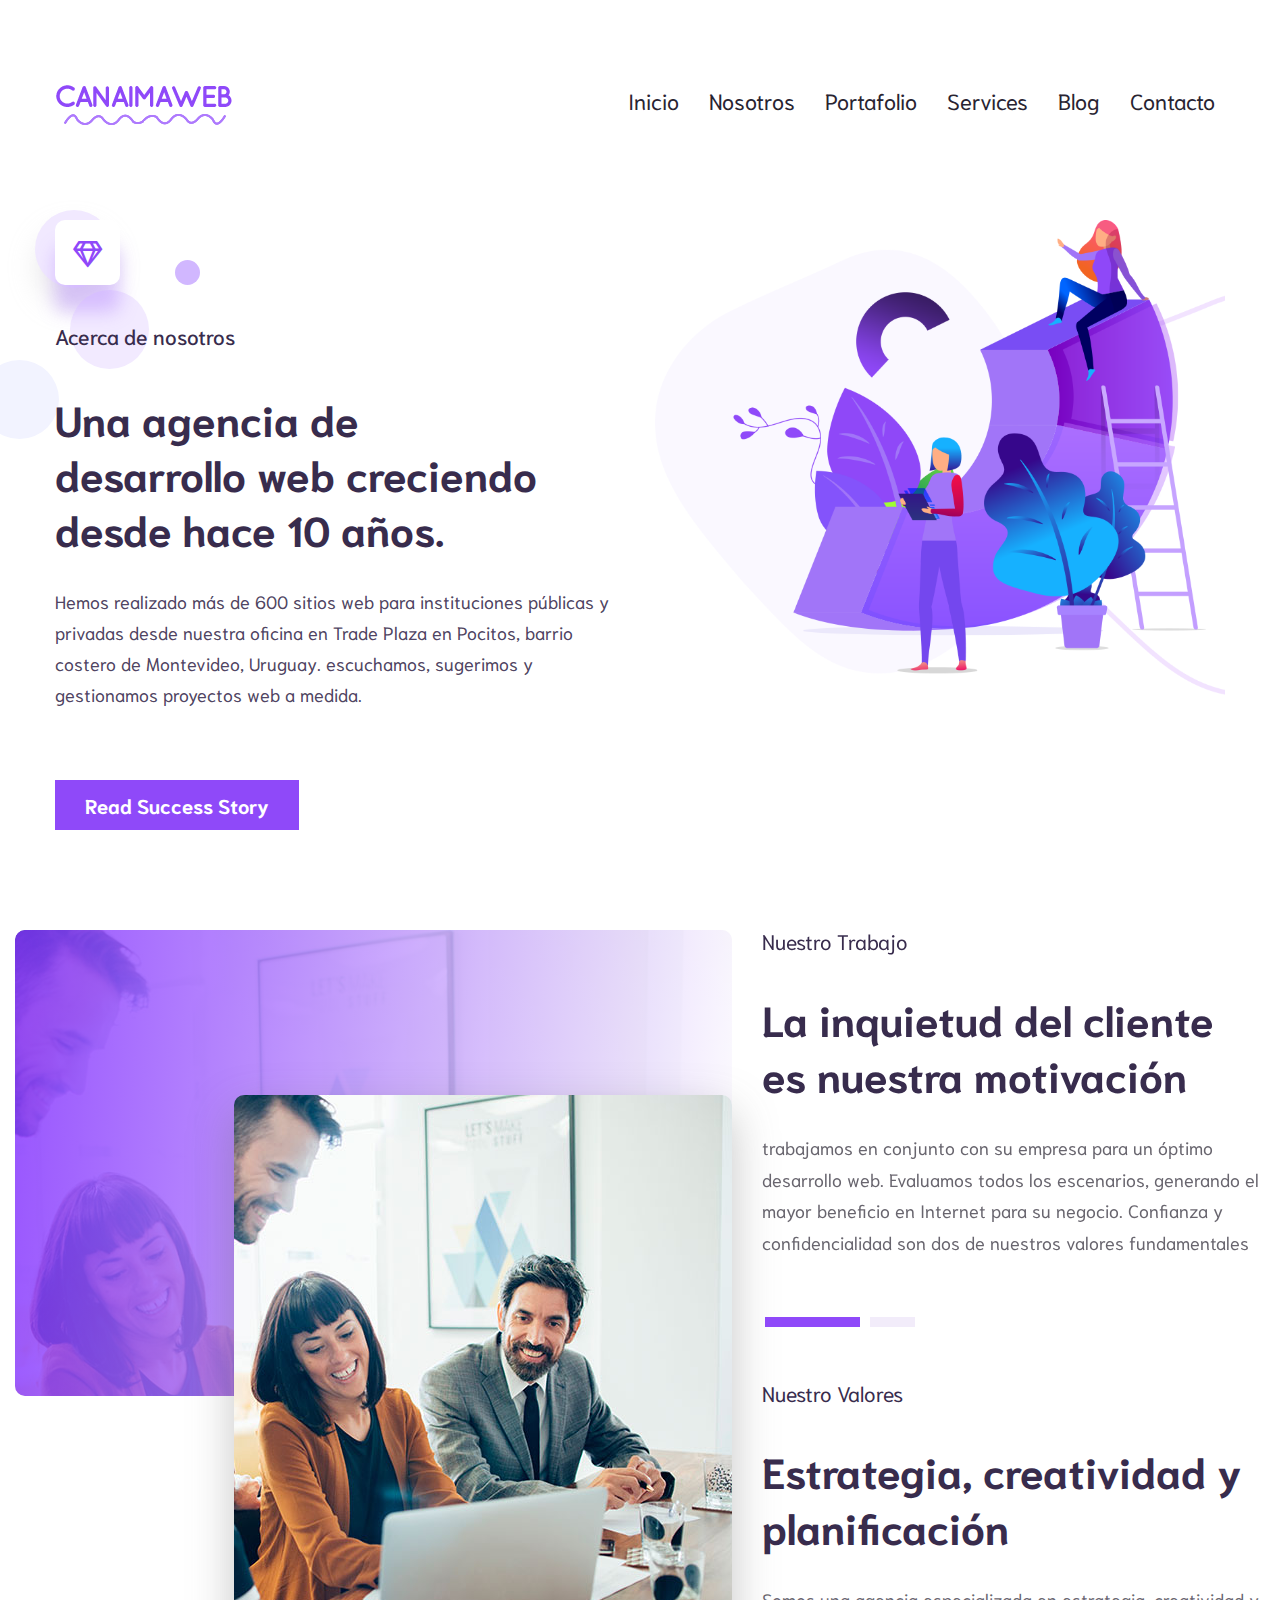
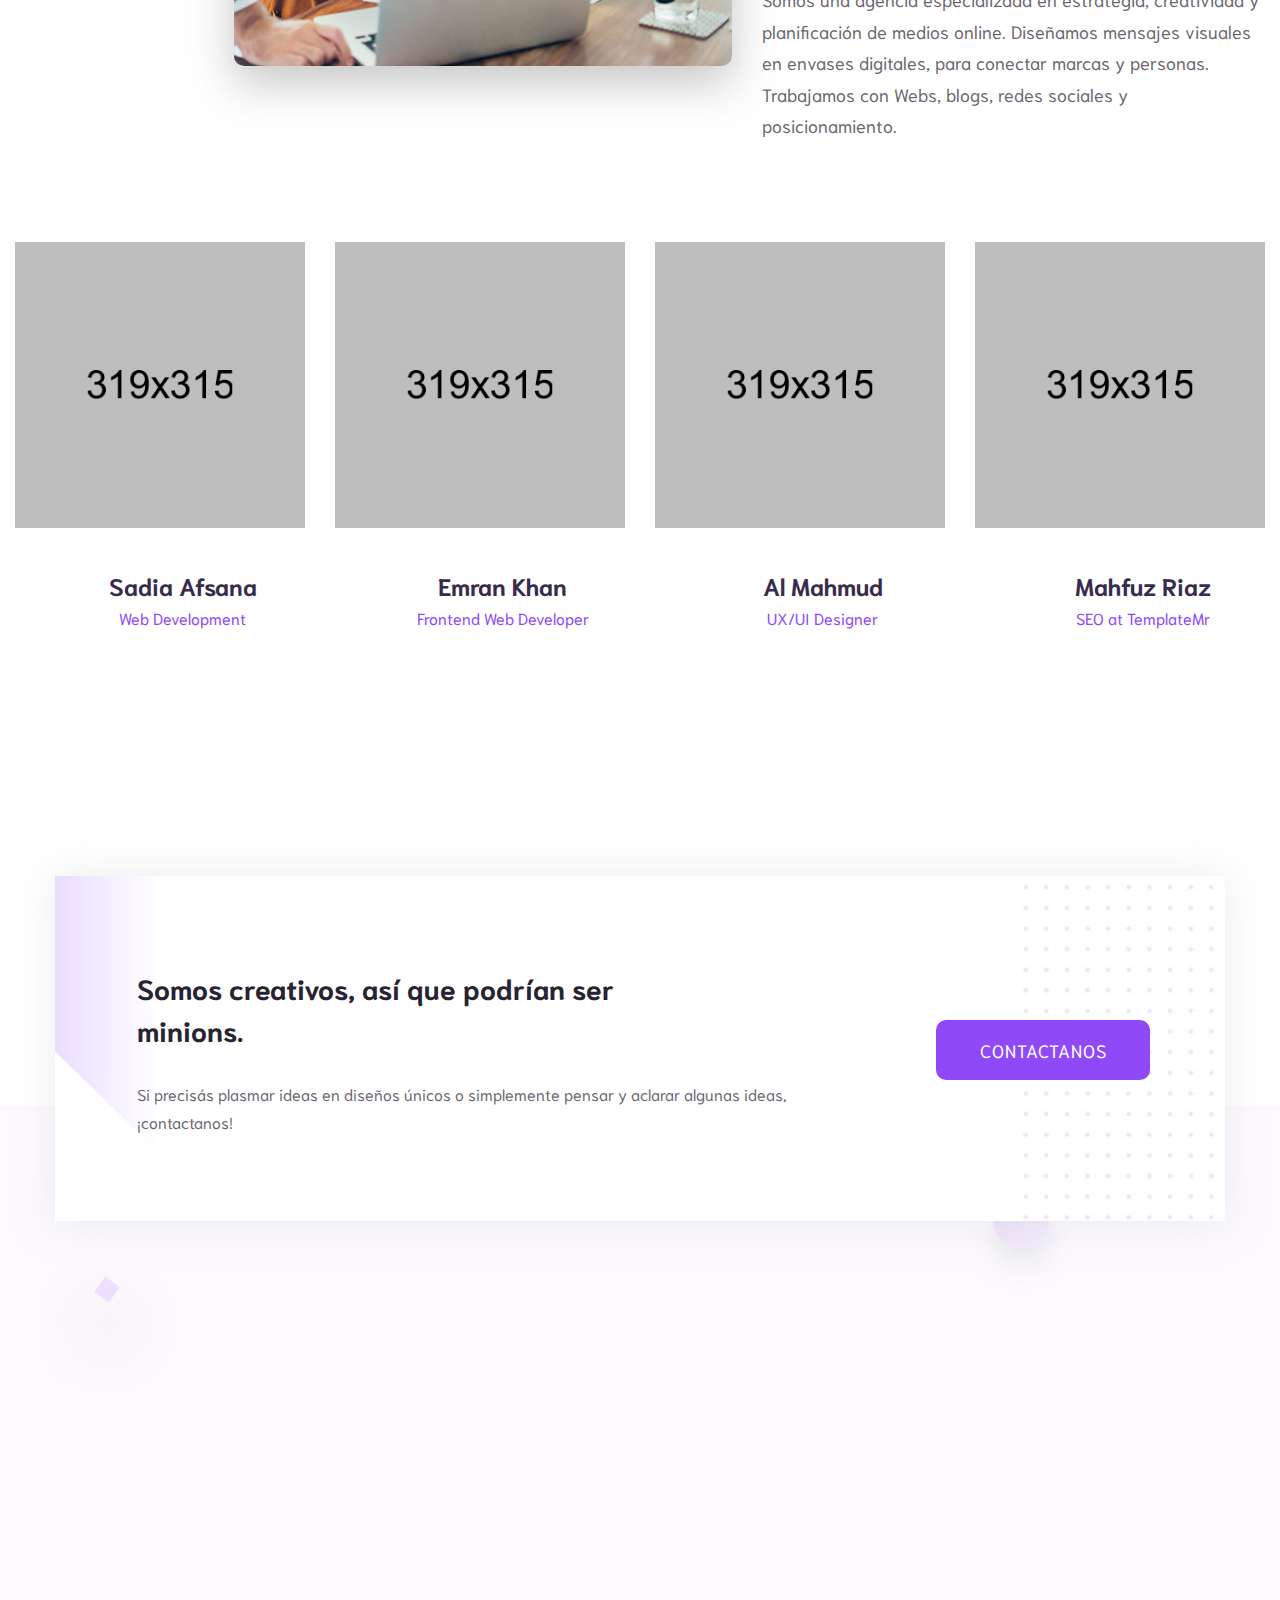
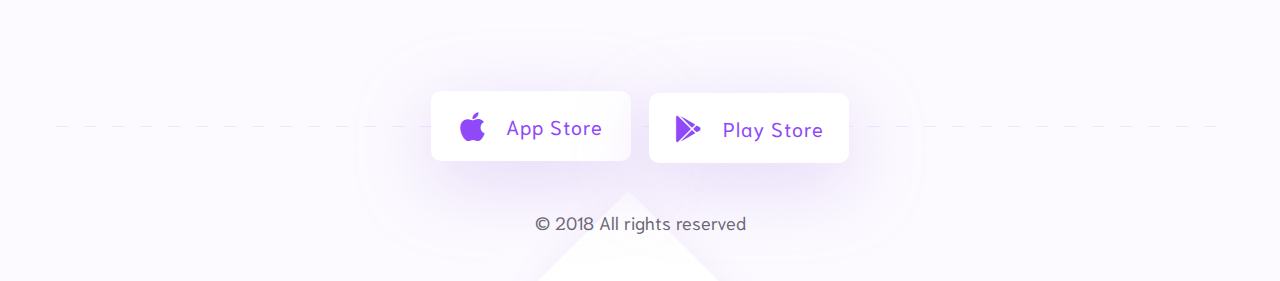
==== commit 2549cf4e: "segundo commit casi lista" ====
--- a/about.html
+++ b/about.html
@@ -48,10 +48,17 @@
                     </li>
                     <li><a href="about.html">Nosotros</a></li>
                     <li class="dropdown">
-                        <a href="portfolio-5.html">Portafolio</a>
+                        <a href="portafolio.html">Portafolio</a>
                     </li>  
                     <li class="dropdown">
-                        <a href="services.html">Servicios</a>
+                        <a class="nav-link dropdown-toggle" href="" role="button" data-toggle="dropdown">Services</a>
+                        <ul class="dropdown-menu">
+                            <li><a href="desarrollo_web.html">Desarrollo WEB</a></li>
+                            <li><a href="e-commerce.html">E-commerce</a></li>
+                            <li><a href="redes_sociales.html">Redes Sociales</a></li>
+                            <li><a href="posicionamiento_web.html">Posicionamiento</a></li>
+                            <li><a href="manteniento_web.html">Mantenimineto WEB</a></li>
+                        </ul>
                     </li>    
                     <li class="dropdown">
                         <a href="blog.html">Blog</a>
--- a/css/style.css
+++ b/css/style.css
@@ -747,8 +747,8 @@
 }
 .banner_area .bannar_img {
   position: absolute;
-  right: 0;
-  top: 260px;
+  right: -70px;
+  top: 180px;
   z-index: -1;
 }
 .banner_area .video_area {
@@ -3066,6 +3066,7 @@
 .included_plans {
   display: block;
   overflow: hidden;
+  padding-top: 80px;
   padding-bottom: 140px;
 }
 .included_plans h2 {
@@ -3138,7 +3139,7 @@
   position: relative;
 }
 .services_single .strategy_inner {
-  padding-top: 145px;
+  padding-top: 0px;
 }
 .services_single .strategy_inner .media {
   margin-bottom: 45px;
@@ -4774,6 +4775,7 @@
   }
 
   .included_plans {
+    padding-top: 80px;
     padding-bottom: 80px;
   }
   .included_plans .included_list li {
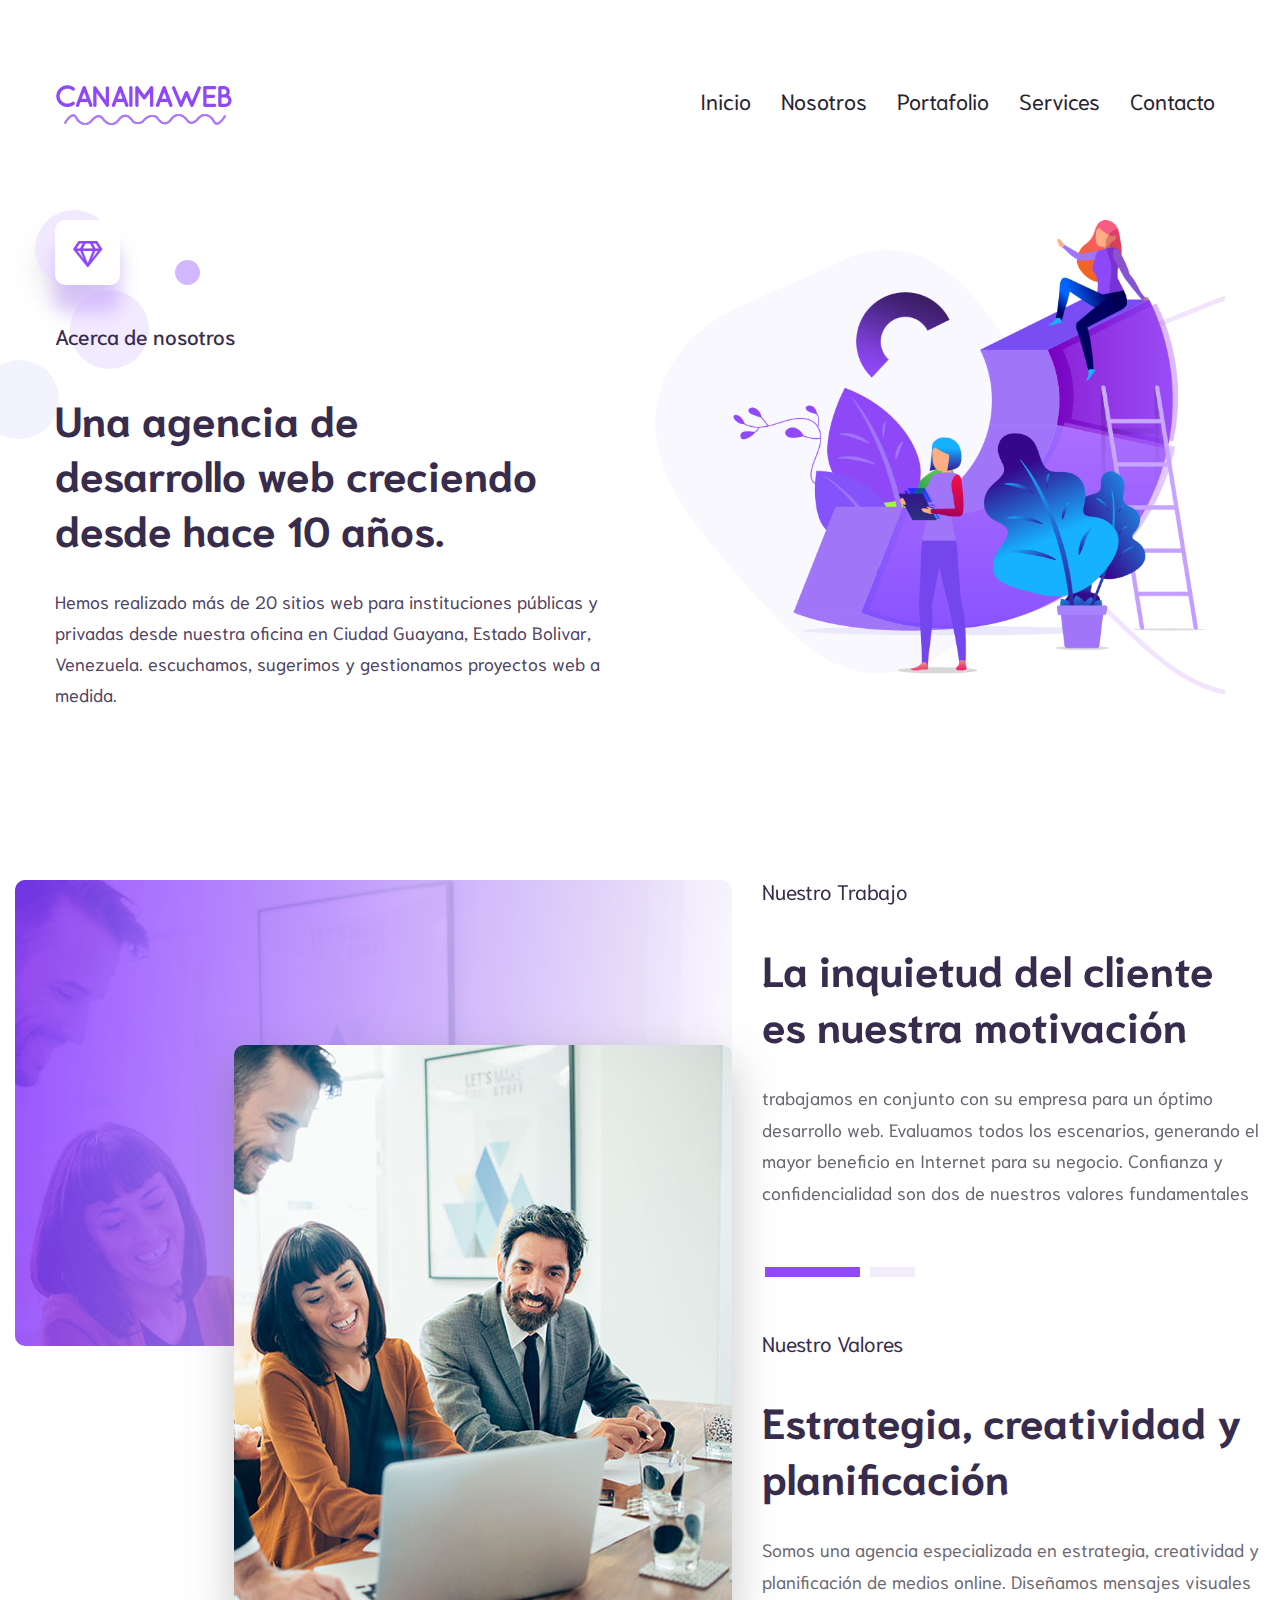
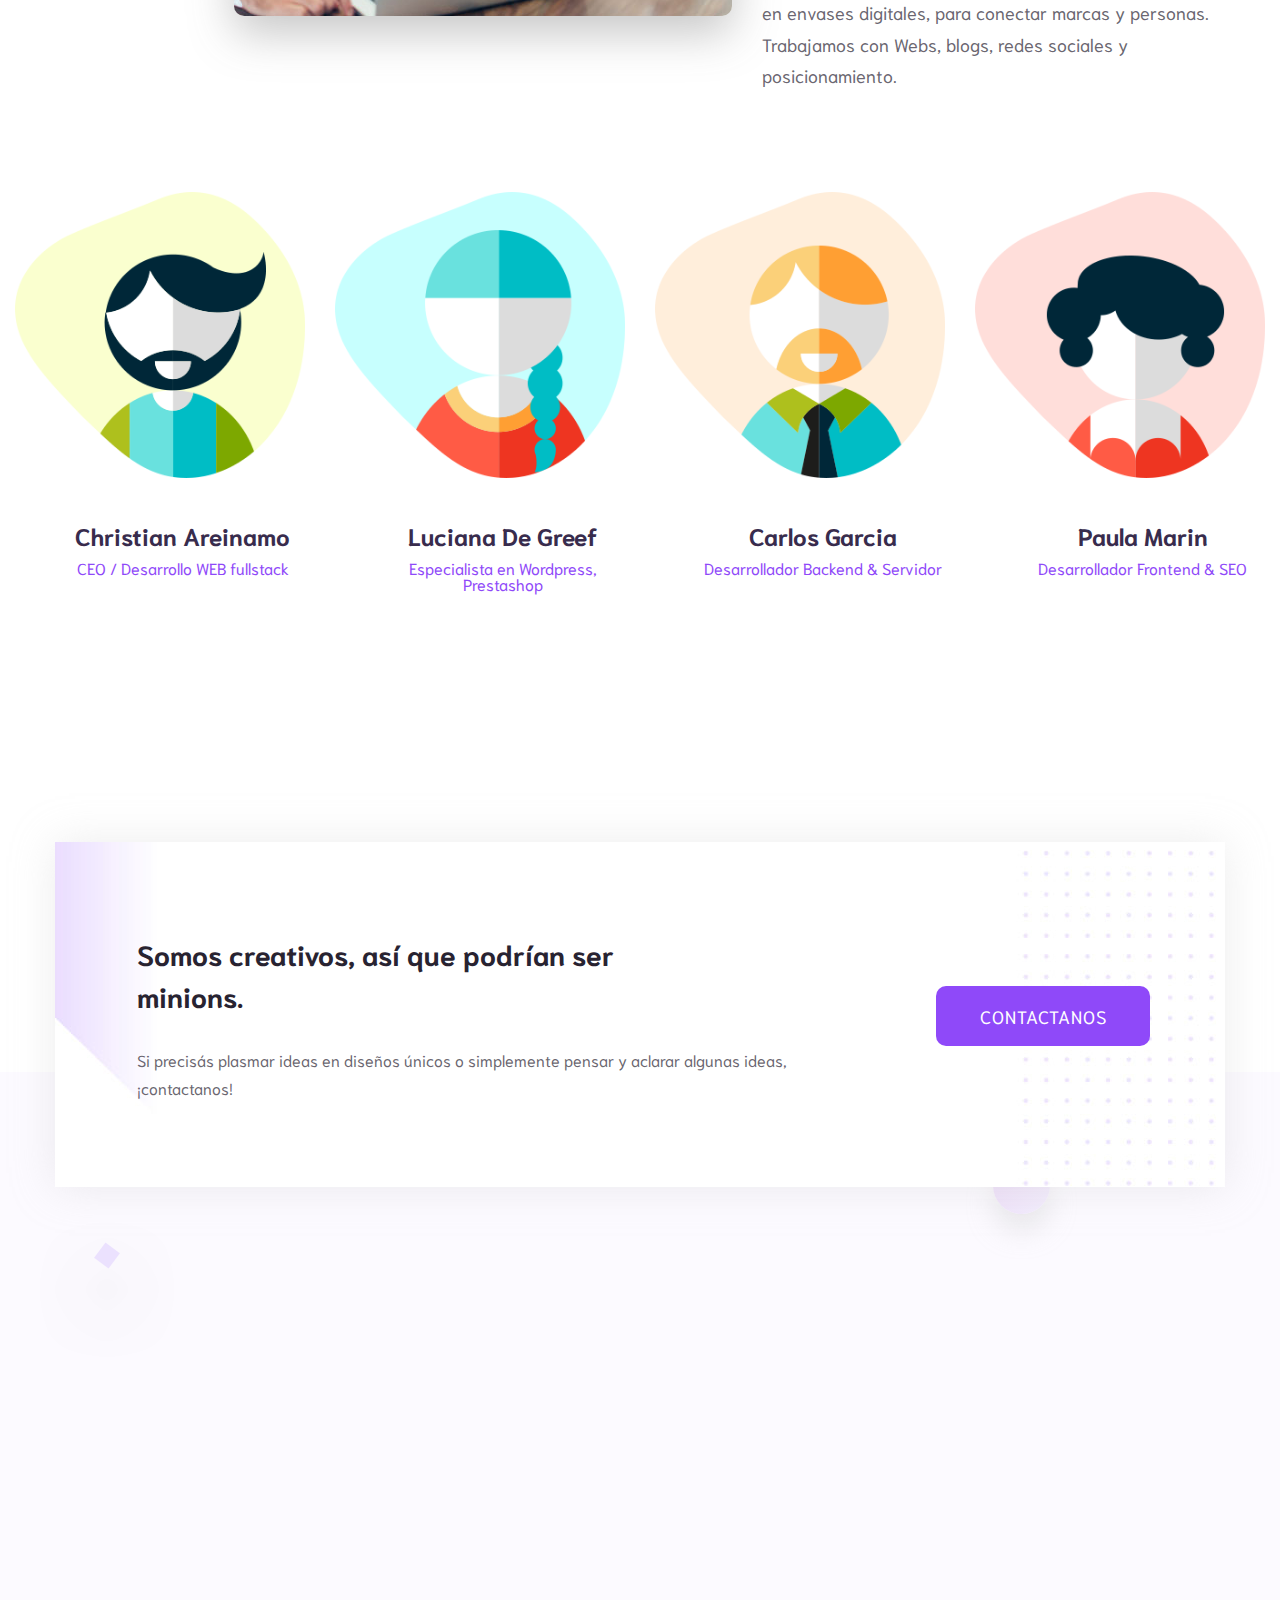
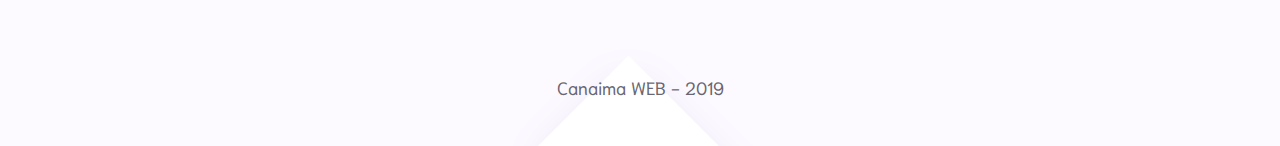
==== commit 7140714c: "pre primera subida" ====
--- a/about.html
+++ b/about.html
@@ -7,7 +7,7 @@
 
     <link rel="icon" href="images/favicon.png" type="image/x-icon" />
     <!-- Theme tittle -->
-    <title>Kabbo - Creative Digital Agency &amp; Multipurpose HTML Template</title> 
+    <title>Canaima WEB - Agencia de Desarrollo WEB &amp; Marketing Online</title> 
     
     <!-- Theme style CSS -->       
     <link href="css/style.css" rel="stylesheet"> 
@@ -54,15 +54,11 @@
                         <a class="nav-link dropdown-toggle" href="" role="button" data-toggle="dropdown">Services</a>
                         <ul class="dropdown-menu">
                             <li><a href="desarrollo_web.html">Desarrollo WEB</a></li>
-                            <li><a href="e-commerce.html">E-commerce</a></li>
-                            <li><a href="redes_sociales.html">Redes Sociales</a></li>
+                            <li><a href="e-commerce.html">E-Commerce</a></li>
                             <li><a href="posicionamiento_web.html">Posicionamiento</a></li>
-                            <li><a href="manteniento_web.html">Mantenimineto WEB</a></li>
+                            <li><a href="mantenimiento_web.html">Mantenimineto WEB</a></li>
                         </ul>
                     </li>    
-                    <li class="dropdown">
-                        <a href="blog.html">Blog</a>
-                    </li> 
                     <li><a href="contact.html">Contacto</a></li>  
                 </ul>   
             </div>
@@ -79,8 +75,7 @@
                     <div class="icons"><i class="far fa-gem"></i></div>
                     <h4>Acerca de nosotros</h4>
                     <h2>Una agencia de desarrollo web creciendo desde hace 10 años.</h2>
-                    <p> Hemos realizado más de 600 sitios web para instituciones públicas y privadas desde nuestra oficina en Trade Plaza en Pocitos, barrio costero de Montevideo, Uruguay. escuchamos, sugerimos y gestionamos proyectos web a medida.</p>
-                    <a href="#" class="theme_btn">Read Success Story</a>
+                    <p> Hemos realizado más de 20 sitios web para instituciones públicas y privadas desde nuestra oficina en Ciudad Guayana, Estado Bolivar, Venezuela. escuchamos, sugerimos y gestionamos proyectos web a medida.</p>
                 </div>
                 <div class="col-lg-6">
                     <img src="images/about-agency-2.png" alt=""> 
@@ -134,19 +129,19 @@
         <div class="row">
             <div class="col-lg-3 col-sm-6 team_items"> 
                 <a href="#"><img src="images/team-1.png" alt=""></a>
-                <a href="#" class="heding">Sadia Afsana<h6>Web Development</h6></a>
+                <a href="#" class="heding">Christian Areinamo<h6>CEO / Desarrollo WEB fullstack</h6></a>
             </div>
             <div class="col-lg-3 col-sm-6 team_items">
                 <a href="#"><img src="images/team-2.png" alt=""></a>
-                <a href="#" class="heding">Emran Khan<h6>Frontend Web Developer</h6></a>
+                <a href="#" class="heding">Luciana De Greef<h6>Especialista en Wordpress, Prestashop</h6></a>
             </div>
             <div class="col-lg-3 col-sm-6 team_items">
                 <a href="#"><img src="images/team-3.png" alt=""></a>
-                <a href="#" class="heding">Al Mahmud<h6>UX/UI Designer</h6></a>
+                <a href="#" class="heding">Carlos Garcia<h6>Desarrollador Backend & Servidor</h6></a>
             </div>
             <div class="col-lg-3 col-sm-6 team_items">
                 <a href="#"><img src="images/team-4.png" alt=""></a>
-                <a href="#" class="heding">Mahfuz Riaz<h6>SEO at TemplateMr</h6></a>
+                <a href="#" class="heding">Paula Marin<h6>Desarrollador Frontend & SEO</h6></a>
             </div>
         </div>
     </section>
@@ -172,19 +167,17 @@
             <div class="col-xl-3 col-lg-3 col-md-4 col-sm-6 footer_logo wow fadeIn">
                 <a href="index.html"><img src="images/logo.png" alt=""></a> 
                 <div class="language">
-                    <h6>Language :</h6> 
+                    <h6>Lenguaje :</h6> 
                     <div class="language_select"> 
                         <select class="post_select">
-                            <option>English (UK)</option>
-                            <option>English (US)</option>
-                            <option>Bangla (BN)</option> 
+                            <option>Español (ES)</option>
+                            <option disabled="disabled">English (US)</option>
                         </select> 
                     </div>
                 </div> 
                 <ul class="footer_menu"> 
-                    <li><a href="#">CAREERS</a></li>
-                    <li><a href="contact.html">CONTACT</a></li>
-                    <li><a href="#">PRIVACY</a></li>
+                    <li><a href="contact.html">CONTACTO</a></li>
+                    <li><a style="pointer-events: none; display: inline-block;" href="#">PREGUNTAS FRECUENTES</a></li>
                 </ul>
                 <ul class="footer_social"> 
                     <li><a href="#"><i class="fa fa-facebook"></i></a></li>
@@ -192,50 +185,35 @@
                     <li><a href="#"><i class="fa fa-dribbble"></i></a></li> 
                 </ul>
             </div>
-            <div class="footer_widget fw_1 col-xl-2 col-lg-3 col-md-3 col-sm-6 wow fadeIn" data-wow-delay="0.2s">
-                <h4>Core Link</h4>
-                <ul class="footer_nav"> 
-                    <li><a href="#">Team Member</a></li>
-                    <li><a href="#">Pricing plan</a></li> 
-                    <li><a href="#">Google Map</a></li> 
-                    <li><a href="#">Apps store</a></li> 
-                    <li><a href="about.html">About Company</a></li> 
-                </ul>
-            </div>  
             <div class="footer_widget fw_2 col-xl-2 col-lg-3 col-md-3 col-sm-6 wow fadeIn" data-wow-delay="0.4s">
-                <h4>Information</h4>
+                <h4>Información</h4>
                 <address>
-                    113 momo Street, bd 721 <br>NY 20012
-                    <a href="#" class="email">kabbohelp@gmail.com</a>
-                    <a href="#" class="phone">+88 (0) 29292162</a>
+                    C.C. Alta vista II, Av. Fuerzas Armadas, Ciudad Guayana 8050, Bolívar
+                    <a href="#" class="email">canaimaweb@gmail.com</a>
+                    <a href="#" class="phone">+58 0424 9735326</a>
                 </address>
             </div>   
             <div class="footer_widget fw_3 col-xl-3 col-lg-3 col-md-4 col-sm-6 wow fadeIn" data-wow-delay="0.6s">
-                <h4>Stay In  Loop</h4>
-                <p>Subscribe to receive biweekly tips on creative automation and digital advertising!</p>
+                <h4>Sigue con nosotros</h4>
+                <p>¡Suscríbete para recibir consejos quincenales sobre automatización creativa y publicidad digital!</p>
                 <div class="input-group">
-                    <input type="text" class="form-control" placeholder="What’s Your email">
+                    <input type="text" class="form-control" placeholder="Tu email">
                     <div class="input-group-append">
                         <span class="input-group-text"><i class="fas fa-caret-right"></i></span>
                     </div>
                 </div>
             </div>   
             <div class="footer_widget fw_4 col-xl-2 col-lg-3 col-md-4 col-sm-6 wow fadeIn" data-wow-delay="0.8s">
-                <h4>About Company</h4>
+                <h4>Servicios</h4>
                 <ul class="footer_nav">  
-                    <li><a href="#">How it works</a></li>
-                    <li><a href="#">Development </a></li>
-                    <li><a href="#">Digital markeing </a></li>
-                    <li><a href="services.html">Services</a></li>
-                    <li><a href="#">Security</a></li> 
+                    <li><a href="desarrollo_web.html">Desarrollo WEB</a></li>
+                    <li><a href="e-commerce.html">E-Commerce</a></li>
+                    <li><a href="posicionamiento_web.html">Posicionamiento</a></li>
+                    <li><a href="manteniento_web.html">Mantenimineto WEB</a></li> 
                 </ul>
             </div>   
         </div> 
-        <div class="container btn_container">
-            <a href="#" class="theme_btn apple"><i class="fab fa-apple"></i>App Store</a>
-            <a href="#" class="theme_btn"><i class="fab fa-google-play"></i>Play Store</a> 
-        </div>
-        <p class="copy_right">© 2018 All rights reserved</p>
+        <p class="copy_right">Canaima WEB - 2019</p>
     </footer>
     <!-- End Footer Area --> 
     
